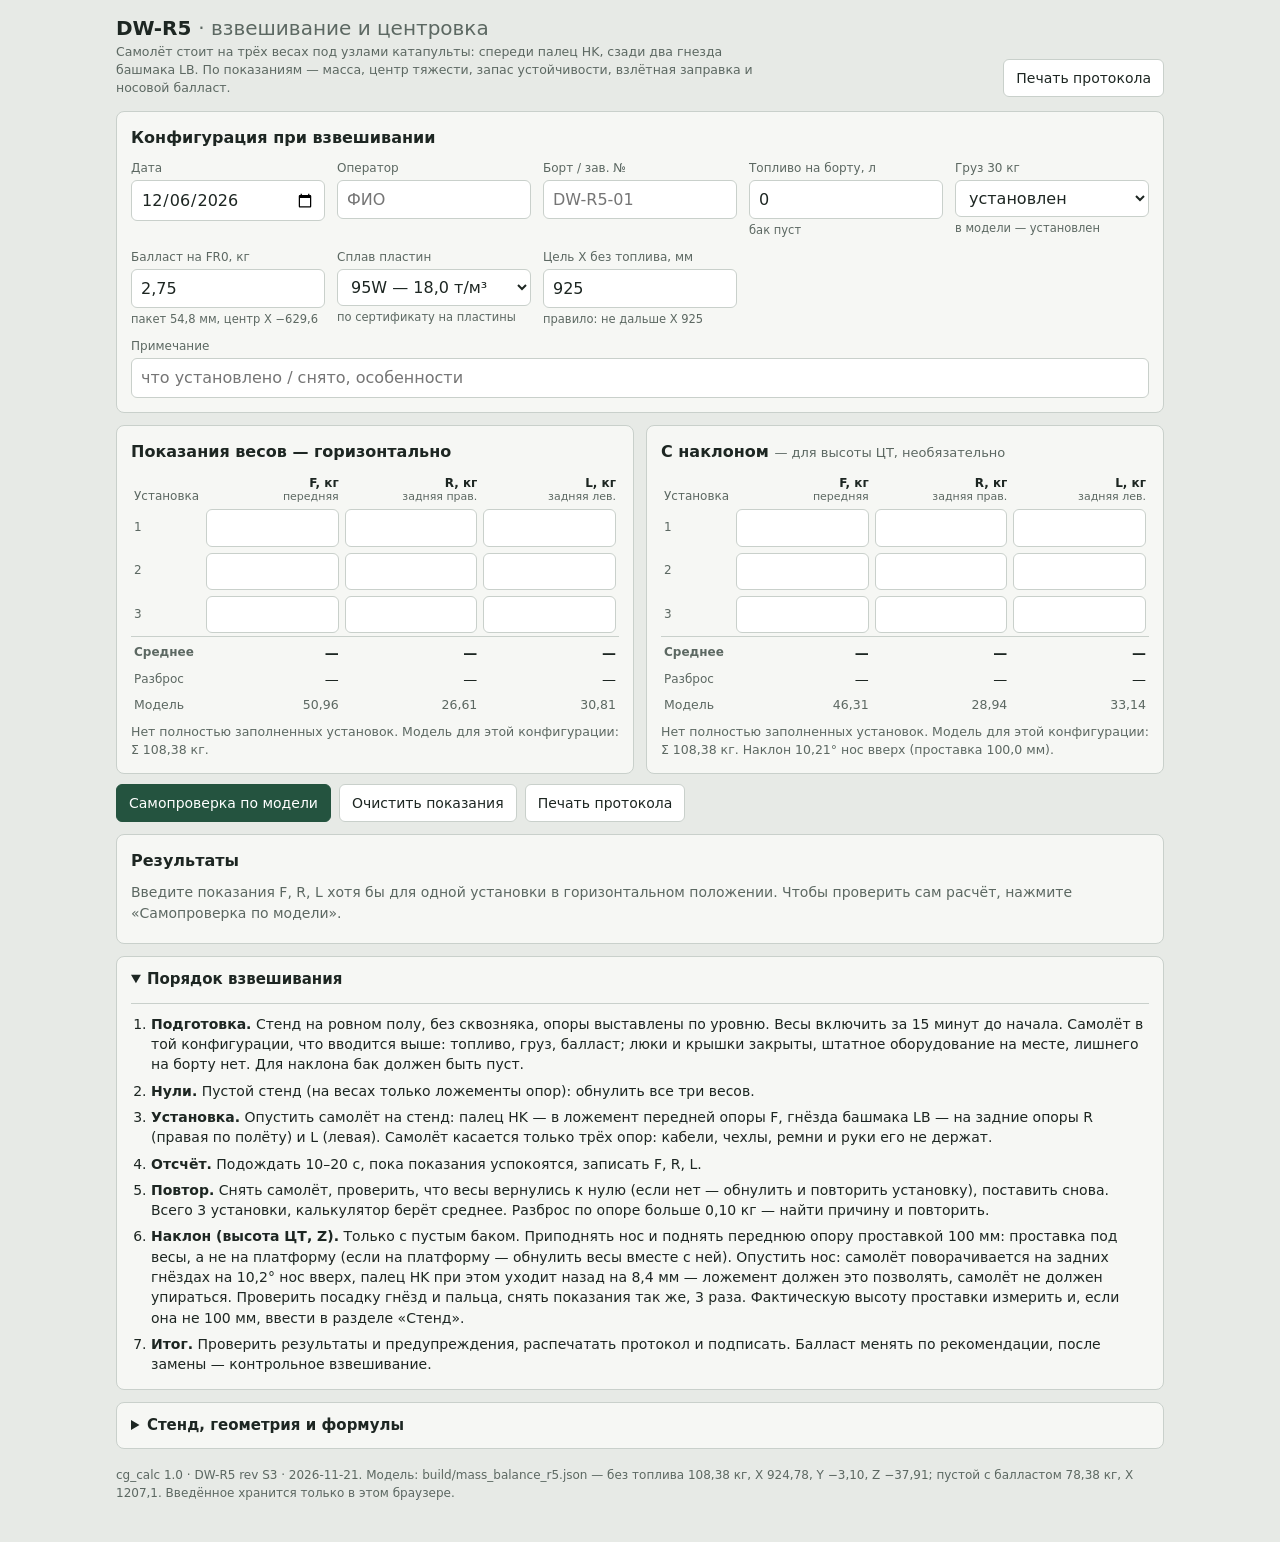
==== cg_calc.html @ 30d4d82b "Headset: fall back to VR if the room (AR) mode is refused, show the active mode and the site version" ====
<!doctype html>
<html lang="ru">
<head>
<meta charset="utf-8">
<meta name="viewport" content="width=device-width, initial-scale=1, viewport-fit=cover">
<meta name="color-scheme" content="light dark">
<title>DW-R5 · Взвешивание и центровка</title>
<style>
:root{
  --bg:#e7eae6;--surface:#f6f7f4;--card:#ffffff;--ink:#1d2622;--muted:#5c6862;--line:#c9d0cb;--soft:#eef1ec;
  --accent:#24533f;--accent-ink:#ffffff;--hi:#c4562a;--input:#ffffff;--focus:#2f7a58;
  --ok:#1f6b43;--ok-bg:#dcefe3;--warn:#7d5200;--warn-bg:#fbefd2;--bad:#a5261b;--bad-bg:#f8dcd8;--na:#5c6862;--na-bg:#e4e8e3;
}
@media (prefers-color-scheme: dark){
  :root{
    --bg:#121815;--surface:#19201c;--card:#1f2823;--ink:#e2e8e4;--muted:#9daba3;--line:#36433b;--soft:#26302a;
    --accent:#5fae86;--accent-ink:#0d1410;--hi:#e3895f;--input:#151b18;--focus:#7cc7a0;
    --ok:#8adbab;--ok-bg:#1c3a29;--warn:#f2c46b;--warn-bg:#3b3119;--bad:#f39a90;--bad-bg:#46221e;--na:#9daba3;--na-bg:#2a332e;
  }
}
*{box-sizing:border-box}
html{-webkit-text-size-adjust:100%}
body{margin:0;background:var(--bg);color:var(--ink);font:14px/1.45 system-ui,-apple-system,"Segoe UI",Roboto,sans-serif}
.wrap{max-width:1080px;margin:0 auto;padding:16px 16px 40px}
header.top{display:flex;flex-wrap:wrap;align-items:flex-end;justify-content:space-between;gap:8px 16px;margin-bottom:14px}
h1{font-size:20px;margin:0;line-height:1.2}h1 span{color:var(--muted);font-weight:500}
.sub{margin:3px 0 0;color:var(--muted);font-size:12.5px;max-width:640px}
.card{background:var(--surface);border:1px solid var(--line);border-radius:8px;padding:14px;margin-bottom:12px;min-width:0}
.card>h2{font-size:16px;margin:0 0 10px}
h3{font-size:11.5px;text-transform:uppercase;letter-spacing:.06em;color:var(--muted);margin:16px 0 6px;font-weight:600}
.muted{color:var(--muted)}.small{font-size:12.5px}
p{margin:6px 0}
a{color:var(--accent)}
.grid2{display:grid;grid-template-columns:1fr;gap:12px}
@media (min-width:900px){.grid2{grid-template-columns:1fr 1fr}.grid2>.card{margin-bottom:0}.grid2{margin-bottom:12px}}
.fields{display:grid;grid-template-columns:repeat(auto-fill,minmax(165px,1fr));gap:10px 12px}
.fields label{display:flex;flex-direction:column;gap:3px;font-size:12px;color:var(--muted);min-width:0}
.fields .wide{grid-column:1/-1}
.fields .hint{font-size:11.5px;color:var(--muted);min-height:1.2em}
input,select{font:inherit;font-size:16px;color:var(--ink);background:var(--input);border:1px solid var(--line);border-radius:6px;padding:7px 9px;width:100%;min-width:0}
input:focus,select:focus{outline:2px solid var(--focus);outline-offset:-1px;border-color:var(--focus)}
input[aria-invalid="true"]{border-color:var(--bad);background:var(--bad-bg)}
button{font:inherit;border:1px solid var(--line);background:var(--card);color:var(--ink);border-radius:6px;padding:8px 12px;cursor:pointer}
button:hover{border-color:var(--accent)}
button.primary{background:var(--accent);color:var(--accent-ink);border-color:var(--accent)}
.actions{display:flex;flex-wrap:wrap;gap:8px;margin-top:12px}
table{border-collapse:collapse}
.rd{width:100%;table-layout:fixed}
.rd th,.rd td{padding:3px 3px;text-align:right;font-variant-numeric:tabular-nums}
.rd th{font-size:12px;font-weight:600;vertical-align:bottom;line-height:1.2}
.rd th small{display:block;font-weight:400;color:var(--muted);font-size:11px}
.rd th:first-child,.rd td:first-child{width:72px;text-align:left;color:var(--muted);font-size:12px;font-weight:400}
.rd input{text-align:right;padding:6px 7px}
.rd tr.sumrow td{border-top:1px solid var(--line);padding-top:6px}
.rd tr.avg td{font-weight:600}
.rd tr.model td{color:var(--muted);font-size:12.5px}
.rd td.hot{color:var(--bad);font-weight:600}
.att-note{font-size:12.5px;color:var(--muted);margin-top:6px}
.att-note b{color:var(--ink);font-weight:600}
.banner{border-radius:8px;padding:10px 12px;margin:0 0 12px;border:1px solid transparent}
.banner.ok{background:var(--ok-bg);color:var(--ok);border-color:color-mix(in srgb,var(--ok) 30%,transparent)}
.banner.warn{background:var(--warn-bg);color:var(--warn)}
.banner.bad{background:var(--bad-bg);color:var(--bad)}
.banner b{font-weight:700}
.banner .bd{color:var(--ink);font-size:12.5px;margin-top:4px}
.tiles{display:grid;grid-template-columns:repeat(auto-fill,minmax(150px,1fr));gap:8px}
.tile{background:var(--card);border:1px solid var(--line);border-left:4px solid var(--na);border-radius:6px;padding:8px 10px;min-width:0}
.tile.ok{border-left-color:var(--ok)}.tile.warn{border-left-color:var(--warn)}.tile.bad{border-left-color:var(--bad)}
.tile .k{font-size:11px;text-transform:uppercase;letter-spacing:.05em;color:var(--muted)}
.tile .v{font-size:22px;font-weight:650;font-variant-numeric:tabular-nums;line-height:1.25;white-space:nowrap}
.tile .v small{font-size:13px;font-weight:500;color:var(--muted)}
.tile .s{font-size:12px;color:var(--muted)}
.tblwrap{overflow-x:auto;-webkit-overflow-scrolling:touch}
.tbl{width:100%;min-width:300px;background:var(--card);border:1px solid var(--line);border-radius:6px}
.tbl th,.tbl td{padding:5px 8px;border-bottom:1px solid var(--soft);text-align:right;font-variant-numeric:tabular-nums;white-space:nowrap}
.tbl th{font-size:12px;font-weight:600;background:var(--soft);vertical-align:bottom;white-space:normal}
.tbl th:first-child,.tbl td:first-child{text-align:left;white-space:normal;color:var(--muted);font-weight:400}
.tbl tr:last-child td{border-bottom:0}
.tbl td.ok{color:var(--ok);font-weight:600}.tbl td.warn{color:var(--warn);font-weight:600}.tbl td.bad{color:var(--bad);font-weight:700}
.pill{display:inline-block;font-size:11px;font-weight:700;letter-spacing:.03em;text-transform:uppercase;border-radius:10px;padding:1px 8px;white-space:nowrap;vertical-align:1px}
.pill.ok{background:var(--ok-bg);color:var(--ok)}.pill.warn{background:var(--warn-bg);color:var(--warn)}.pill.bad{background:var(--bad-bg);color:var(--bad)}.pill.na,.pill.info{background:var(--na-bg);color:var(--na)}
.checks{list-style:none;margin:0;padding:0;display:grid;gap:6px}
.checks li{background:var(--card);border:1px solid var(--line);border-radius:6px;padding:7px 10px;display:grid;grid-template-columns:auto 1fr;gap:2px 10px;align-items:baseline}
.checks li .t{font-weight:600}
.checks li .d{grid-column:2;color:var(--muted);font-size:12.5px}
.bal-main{background:var(--card);border:1px solid var(--line);border-radius:6px;padding:10px 12px}
.bal-main .big{font-size:16px;font-weight:650}
details{background:var(--surface);border:1px solid var(--line);border-radius:8px;padding:0 14px;margin-bottom:12px}
details>summary{cursor:pointer;font-weight:650;font-size:15px;padding:12px 0;list-style-position:inside}
details[open]>summary{border-bottom:1px solid var(--line);margin-bottom:10px}
details>div{padding-bottom:14px}
ol.proc{margin:0;padding-left:20px;display:grid;gap:6px}
.formula{font-family:ui-monospace,SFMono-Regular,Menlo,Consolas,monospace;font-size:12.5px;background:var(--card);border:1px solid var(--line);border-radius:6px;padding:8px 10px;overflow-x:auto;white-space:pre}
footer{color:var(--muted);font-size:12px;margin-top:18px}
#record{display:none}
[hidden]{display:none!important}
@media (max-width:520px){
  .wrap{padding:12px 12px 32px}
  .card{padding:12px}
  .rd th:first-child,.rd td:first-child{width:58px}
  .tile .v{font-size:20px}
  .tiles{grid-template-columns:1fr 1fr}
}
/* ------------------------------------------------------------------ print: only the weighing record */
@page{size:A4;margin:12mm}
@media print{
  :root{--ink:#000;--muted:#444;--line:#999;--soft:#ddd;--card:#fff;--surface:#fff;--bg:#fff;--ok:#000;--warn:#000;--bad:#000;--na:#000;--ok-bg:#fff;--warn-bg:#fff;--bad-bg:#fff;--na-bg:#fff}
  body{background:#fff;color:#000;font-size:10pt}
  .screen{display:none!important}
  #record{display:block!important}
  #record h1{font-size:15pt;margin:0 0 2pt}
  #record h4{font-size:10.5pt;margin:9pt 0 3pt;text-transform:uppercase;letter-spacing:.04em}
  #record table{width:100%;border-collapse:collapse;margin:0 0 3pt;page-break-inside:avoid}
  #record th,#record td{border:0.5pt solid #777;padding:2pt 4pt;text-align:right;font-variant-numeric:tabular-nums;font-size:9.5pt}
  #record th{background:#eee;font-weight:600}
  #record th:first-child,#record td:first-child{text-align:left}
  #record .kv td{text-align:left}
  #record .kv td:first-child{width:34%;color:#333}
  #record ul{margin:2pt 0;padding-left:14pt}
  #record li{margin:1pt 0}
  #record .sign{display:flex;gap:24pt;margin-top:18pt}
  #record .sign div{flex:1;border-top:0.5pt solid #000;padding-top:2pt;font-size:9pt}
  #record .foot{margin-top:10pt;font-size:8.5pt;color:#444}
  #record .two{display:flex;gap:10pt}#record .two>div{flex:1}
}
</style>
</head>
<body>
<noscript><p style="padding:16px">Для расчёта нужен JavaScript.</p></noscript>
<div class="wrap screen">
  <header class="top">
    <div>
      <h1>DW-R5 <span>· взвешивание и центровка</span></h1>
      <p class="sub">Самолёт стоит на трёх весах под узлами катапульты: спереди палец HK, сзади два гнезда башмака LB. По показаниям — масса, центр тяжести, запас устойчивости, взлётная заправка и носовой балласт.</p>
    </div>
    <div class="actions" style="margin:0">
      <button id="btn-print" type="button">Печать протокола</button>
    </div>
  </header>

  <section class="card" aria-labelledby="h-cfg">
    <h2 id="h-cfg">Конфигурация при взвешивании</h2>
    <div class="fields">
      <label>Дата<input id="f-date" type="date"></label>
      <label>Оператор<input id="f-operator" type="text" autocomplete="name" placeholder="ФИО"></label>
      <label>Борт / зав. №<input id="f-tail" type="text" placeholder="DW-R5-01"></label>
      <label>Топливо на борту, л<input id="f-fuel" type="text" inputmode="decimal" value="0"><span class="hint" id="h-fuel"></span></label>
      <label>Груз 30 кг<select id="f-payload"><option value="yes">установлен</option><option value="no">не установлен</option></select><span class="hint">в модели — установлен</span></label>
      <label>Балласт на FR0, кг<input id="f-ballast" type="text" inputmode="decimal" value="2,75"><span class="hint" id="h-ballast"></span></label>
      <label>Сплав пластин<select id="f-alloy">
        <option value="90W">90W — 17,0 т/м³</option>
        <option value="95W" selected>95W — 18,0 т/м³</option>
        <option value="97W">97W — 18,5 т/м³</option>
        <option value="W">W (чистый) — 19,25 т/м³</option>
      </select><span class="hint">по сертификату на пластины</span></label>
      <label>Цель X без топлива, мм<input id="f-target" type="text" inputmode="decimal" value="925"><span class="hint">правило: не дальше X 925</span></label>
      <label class="wide">Примечание<input id="f-note" type="text" placeholder="что установлено / снято, особенности"></label>
    </div>
  </section>

  <div class="grid2">
    <section class="card" aria-labelledby="h-lv">
      <h2 id="h-lv">Показания весов — горизонтально</h2>
      <table class="rd" id="t-lv"></table>
      <div class="att-note" id="n-lv"></div>
    </section>
    <section class="card" aria-labelledby="h-tl">
      <h2 id="h-tl">С наклоном <span class="muted" style="font-weight:400;font-size:13px">— для высоты ЦТ, необязательно</span></h2>
      <table class="rd" id="t-tl"></table>
      <div class="att-note" id="n-tl"></div>
    </section>
  </div>
  <div class="actions" style="margin:-2px 0 12px">
    <button id="btn-selftest" class="primary" type="button">Самопроверка по модели</button>
    <button id="btn-clear" type="button">Очистить показания</button>
    <button id="btn-print2" type="button">Печать протокола</button>
  </div>

  <section class="card" aria-labelledby="h-res" aria-live="polite">
    <h2 id="h-res">Результаты</h2>
    <div id="selftest" class="banner ok" hidden></div>
    <p id="res-empty" class="muted">Введите показания F, R, L хотя бы для одной установки в горизонтальном положении. Чтобы проверить сам расчёт, нажмите «Самопроверка по модели».</p>
    <div id="res-body" hidden>
      <div id="verdict" class="banner"></div>
      <div class="tiles" id="tiles"></div>
      <h3>Состояния</h3>
      <div class="tblwrap"><table class="tbl" id="t-states"></table></div>
      <h3>Проверки</h3>
      <ul class="checks" id="checks"></ul>
      <h3>Сравнение с моделью</h3>
      <div class="tblwrap"><table class="tbl" id="t-model"></table></div>
      <p class="small muted" id="model-note"></p>
      <h3>Носовой балласт</h3>
      <div id="ballast"></div>
    </div>
    <div id="notes-wrap" hidden>
      <h3>Предупреждения</h3>
      <ul class="checks" id="notes"></ul>
    </div>
  </section>

  <details open>
    <summary>Порядок взвешивания</summary>
    <div>
      <ol class="proc">
        <li><b>Подготовка.</b> Стенд на ровном полу, без сквозняка, опоры выставлены по уровню. Весы включить за 15 минут до начала. Самолёт в той конфигурации, что вводится выше: топливо, груз, балласт; люки и крышки закрыты, штатное оборудование на месте, лишнего на борту нет. Для наклона бак должен быть пуст.</li>
        <li><b>Нули.</b> Пустой стенд (на весах только ложементы опор): обнулить все три весов.</li>
        <li><b>Установка.</b> Опустить самолёт на стенд: палец HK — в ложемент передней опоры F, гнёзда башмака LB — на задние опоры R (правая по полёту) и L (левая). Самолёт касается только трёх опор: кабели, чехлы, ремни и руки его не держат.</li>
        <li><b>Отсчёт.</b> Подождать 10–20 с, пока показания успокоятся, записать F, R, L.</li>
        <li><b>Повтор.</b> Снять самолёт, проверить, что весы вернулись к нулю (если нет — обнулить и повторить установку), поставить снова. Всего 3 установки, калькулятор берёт среднее. Разброс по опоре больше 0,10 кг — найти причину и повторить.</li>
        <li><b>Наклон (высота ЦТ, Z).</b> Только с пустым баком. Приподнять нос и поднять переднюю опору проставкой <span id="p-spacer">100</span> мм: проставка под весы, а не на платформу (если на платформу — обнулить весы вместе с ней). Опустить нос: самолёт поворачивается на задних гнёздах на <span id="p-angle">10,2</span>° нос вверх, палец HK при этом уходит назад на <span id="p-travel">8,4</span> мм — ложемент должен это позволять, самолёт не должен упираться. Проверить посадку гнёзд и пальца, снять показания так же, 3 раза. Фактическую высоту проставки измерить и, если она не <span id="p-spacer2">100</span> мм, ввести в разделе «Стенд».</li>
        <li><b>Итог.</b> Проверить результаты и предупреждения, распечатать протокол и подписать. Балласт менять по рекомендации, после замены — контрольное взвешивание.</li>
      </ol>
    </div>
  </details>

  <details id="rig-box">
    <summary>Стенд, геометрия и формулы</summary>
    <div>
      <p id="rig-src" class="small"></p>
      <div class="tblwrap"><table class="tbl" id="t-rig"></table></div>
      <div class="fields" style="margin-top:12px">
        <label>Проставка для наклона, мм<input id="g-spacer" type="text" inputmode="decimal" placeholder="100"><span class="hint">пусто — по стенду</span></label>
        <label>Тангаж при горизонтальном взвешивании, °<input id="g-pitch0" type="text" placeholder="0"><span class="hint">0, если стенд выставлен по уровню; нос вверх +</span></label>
        <label>Тангаж при наклоне по инклинометру, °<input id="g-tilt" type="text" placeholder="по геометрии"><span class="hint">пусто — угол считается по проставке</span></label>
      </div>
      <p id="rig-angle" class="small" style="margin-top:10px"></p>
      <p id="rig-sens" class="small muted"></p>
      <h3>Как считается</h3>
      <div class="formula">W = F + R + L
X = (F·x_F + R·x_R + L·x_L) / W              горизонтально: x_F = 626, x_R = x_L = 1190
Y = (F·y_F + R·y_R + L·y_L) / W = 80·(R − L) / W
наклон на θ (нос вверх): u_i = x_i·cos θ + z_i·sin θ
U = Σ F_i·u_i / W = X·cos θ + Z·sin θ   →   Z = (U − X·cos θ) / sin θ
передняя реакция проходит через ось пальца HK (Z −174), задние — через центры шаровых опор в гнёздах LB
балласт: пакет от X −657 назад, высота h = m / (ρ·0,00279 м²), центр X −657 + h/2</div>
      <p class="small muted">Исходные данные (модель, таблица топлива, опоры, допуски) — в одном блоке в начале скрипта этой страницы: «ИСХОДНЫЕ ДАННЫЕ». Если рядом со страницей лежит <code>rig_r5.json</code> (его выпускает конструктор стенда), точки опор и проставка берутся из него.</p>
    </div>
  </details>

  <footer id="foot"></footer>
</div>

<div id="record" aria-hidden="true"></div>

<script>
'use strict';
/* ========================================================================================
   ИСХОДНЫЕ ДАННЫЕ — править здесь.
   Координаты, мм, оси самолёта: X назад от вершины крыла, Y вправо (по полёту), Z вверх.
   ======================================================================================== */
/*CFG-BEGIN*/
const CFG = {
  version: 'cg_calc 1.0 · DW-R5 rev S3 · 2026-11-21',
  rig: {
    // Передняя опора F: низ пальца HK Ø10 (ось пальца Z −174). Опора касается пальца снизу, реакция проходит через ось.
    F: {x: 626, y: 0, z: -179, pinR: 5},
    // Задние опоры: центры шаровых опор в конических гнёздах башмака LB (Ø22 в устье → Ø16 на глубине 10 мм).
    R: {x: 1190, y: 80, z: -171},
    L: {x: 1190, y: -80, z: -171},
    spacer: 100,            // проставка под передней опорой для наклона, мм
    file: 'rig_r5.json'     // точные значения от конструктора стенда (необязательный файл рядом со страницей)
  },
  // Модель: build/mass_balance_r5.json. Без топлива = с грузом 30 кг и носовым балластом 2,75 кг (чистый W, 19,25 т/м³).
  model: {
    zf:  {m: 108.3841, x: 924.7775, y: -3.1016, z: -37.9137},
    oew: {m: 78.3841, x: 1207.1382, y: -4.2887, z: -40.8897},
    to:  {m: 140.0, L: 42.724, x: 920.0896, y: -2.4021, z: -41.5836},
    ballast: {m: 2.75, alloy: 'W'}
  },
  payload: {m: 30, x: 187.0, y: 0, z: -30.1},                          // PL_BLOCK
  ballast: {x0: -657, area: 0.00279, y: 0, z: -18.3, studs: 56, studsS4: 75},
  // пластины Ø70 с окном Ø32 и пазом 10 мм (нетто 0,00279 м²) на двух шпильках M6 от задней грани FR0 (X −657) назад;
  // шпильки сейчас берут пакет 56 мм, rev S4 предлагает 75 мм
  alloys: {'90W': 17.0, '95W': 18.0, '97W': 18.5, 'W': 19.25},          // т/м³
  fuel: {
    rho: 0.74, tank: 56, cap: 52,                                       // кг/л; объём бака, л; предел заправки, л
    // центр топлива в горизонте по точной геометрии мягкого бака: [л, X, Y, Z]
    table: [[2, 897.8, 0, -166.0], [5, 918.3, 0, -151.2], [10, 917.5, 0, -134.7], [15, 911.7, 0, -121.2],
            [20, 908.8, 0, -108.6], [25, 907.0, 0, -96.4], [30, 905.9, 0, -84.4], [35, 905.0, 0, -72.5],
            [40, 904.3, 0, -60.6], [42.7, 904.0, 0, -54.2], [45, 903.6, 0, -48.8], [50, 901.2, 0, -36.9],
            [52, 899.9, 0, -32.0]]
  },
  mtow: 140,
  lim: {
    xMin: 840, xMax: 940, xDesign: 890,     // допуск ЦТ по X, расчётная центровка
    np: 1014, mac: 1485.3, xLe: 675,        // фокус, САХ, начало САХ
    smMin: 5,                               // запас статической устойчивости не меньше, % САХ
    zAbs: 50,                               // |Z| от плоскости крыла (Z 0) не больше, мм
    yOk: 5, yMax: 15,                       // |Y|: до 5 мм — норма, до 15 — проверить (критерий мастерской)
    target: 925                             // правило балласта: ЦТ без топлива не дальше X 925
  },
  tol: {spread: 0.10, sum: 0.10, y: 1.0, angle: 0.3}   // кг, кг, мм, градусы
};
/*CFG-END*/

/* ---------------------------------------------------------------- расчёт (чистые функции, без DOM) */
/*CORE-BEGIN*/
const CORE = (function () {
  const D = Math.PI / 180;
  // точки на линиях действия вертикальных реакций (оси самолёта): F — ось пальца, R/L — центры шаров
  function lines(rig) {
    return {F: {x: rig.F.x, y: rig.F.y, z: rig.F.z + (rig.F.pinR || 0)},
            R: {x: rig.R.x, y: rig.R.y, z: rig.R.z}, L: {x: rig.L.x, y: rig.L.y, z: rig.L.z}};
  }
  const u = (p, t) => p.x * Math.cos(t) + p.z * Math.sin(t);       // горизонтальная проекция точки при тангаже t
  const pivot = P => ({x: (P.R.x + P.L.x) / 2, z: (P.R.z + P.L.z) / 2});
  // тангаж после подъёма передней опоры на h (мм) из положения t0: поворот вокруг задних опор
  function tiltAngle(rig, t0, h) {
    const P = lines(rig), c = pivot(P), dx = P.F.x - c.x, dz = P.F.z - c.z;
    const r = Math.hypot(dx, dz), b = Math.atan2(dz, -dx), s = Math.sin(b + t0) + h / r;
    return Math.abs(s) < 1 ? Math.asin(s) - b : NaN;
  }
  // на сколько палец уходит назад относительно задних опор при наклоне, мм
  function pinTravel(rig, t0, t1) {
    const P = lines(rig), c = pivot(P), dx = P.F.x - c.x, dz = P.F.z - c.z;
    const xw = t => dx * Math.cos(t) + dz * Math.sin(t);
    return xw(t1) - xw(t0);
  }
  function det3(m) {
    return m[0][0] * (m[1][1] * m[2][2] - m[1][2] * m[2][1]) - m[0][1] * (m[1][0] * m[2][2] - m[1][2] * m[2][0])
         + m[0][2] * (m[1][0] * m[2][1] - m[1][1] * m[2][0]);
  }
  // ожидаемые показания [F, R, L] для твёрдого тела s = {m, x, y, z} при тангаже t
  function expected(rig, s, t) {
    const P = lines(rig), A = [[1, 1, 1], [u(P.F, t), u(P.R, t), u(P.L, t)], [P.F.y, P.R.y, P.L.y]];
    const b = [s.m, s.m * u(s, t), s.m * s.y], d = det3(A);
    return [0, 1, 2].map(k => det3(A.map((row, i) => row.map((v, j) => (j === k ? b[i] : v)))) / d);
  }
  // строки [[F, R, L] | пусто] → среднее по полностью заполненным установкам
  function average(rows) {
    const ok = [], partial = [];
    (rows || []).forEach((r, i) => {
      const n = r ? r.filter(v => v != null && isFinite(v)).length : 0;
      if (n === 3) ok.push(r); else if (n > 0) partial.push(i);
    });
    if (!ok.length) return {n: 0, partial};
    const avg = [0, 1, 2].map(k => ok.reduce((a, r) => a + r[k], 0) / ok.length);
    const spread = [0, 1, 2].map(k => Math.max.apply(null, ok.map(r => r[k])) - Math.min.apply(null, ok.map(r => r[k])));
    return {n: ok.length, avg, spread, sum: avg[0] + avg[1] + avg[2], partial};
  }
  function fuelAt(fuel, L) {                                     // центр топлива в горизонте, линейно по таблице
    const t = fuel.table, q = Math.min(Math.max(L, t[0][0]), t[t.length - 1][0]);
    let i = 0;
    while (i < t.length - 2 && q > t[i + 1][0]) i++;
    const f = (q - t[i][0]) / (t[i + 1][0] - t[i][0]), g = k => t[i][k] + f * (t[i + 1][k] - t[i][k]);
    return {x: g(1), y: g(2), z: g(3)};
  }
  function fuelState(cfg, L) {
    if (!(L > 0)) return null;
    const c = fuelAt(cfg.fuel, L);
    return {m: L * cfg.fuel.rho, x: c.x, y: c.y, z: c.z};
  }
  function comb(a, b, sign) {                                    // сложить (sign = 1) или вычесть (−1) массу
    if (!b) return {m: a.m, x: a.x, y: a.y, z: a.z};
    const sg = sign === undefined ? 1 : sign, m = a.m + sg * b.m;
    const k = c => (a[c] == null || b[c] == null ? null : (a.m * a[c] + sg * b.m * b[c]) / m);
    return {m, x: k('x'), y: k('y'), z: k('z')};
  }
  function stack(cfg, m, alloy) {                                // пакет балласта: h, мм = кг / (т/м³ · м²)
    const h = m / (cfg.alloys[alloy] * cfg.ballast.area);
    return {m, x: cfg.ballast.x0 + h / 2, y: cfg.ballast.y, z: cfg.ballast.z, h};
  }
  // наименьшая масса пакета, при которой база + пакет стоит на X = target (центр пакета уходит назад с ростом пакета):
  // k·m² + (x0 − T)·m + M·(Xb − T) = 0, k = 1 / (2ρA)
  function ballastFor(cfg, base, alloy, target) {
    if (base.x <= target) return 0;
    const k = 1 / (2 * cfg.alloys[alloy] * cfg.ballast.area), B = cfg.ballast.x0 - target, C = base.m * (base.x - target);
    const disc = B * B - 4 * k * C;
    return disc < 0 || B >= 0 ? NaN : 2 * C / (-B + Math.sqrt(disc));
  }
  const mac = (cfg, x) => (x - cfg.lim.xLe) / cfg.lim.mac * 100;
  const sm = (cfg, x) => (cfg.lim.np - x) / cfg.lim.mac * 100;
  function takeoff(cfg, zf) {                                    // заправка до MTOW (не больше cap) по таблице
    const L = Math.min(Math.max((cfg.mtow - zf.m) / cfg.fuel.rho, 0), cfg.fuel.cap);
    return {L, s: comb(zf, fuelState(cfg, L))};
  }
  function burn(cfg, zf, Lmax) {                                 // X при выработке от Lmax до 0 (горизонт)
    const pts = [0, Lmax].concat(cfg.fuel.table.map(r => r[0]).filter(L => L < Lmax));
    for (let i = 1; i < 400; i++) pts.push(Lmax * i / 400);
    let lo = Infinity, hi = -Infinity;
    pts.forEach(L => { const x = comb(zf, fuelState(cfg, L)).x; if (x < lo) lo = x; if (x > hi) hi = x; });
    return {lo, hi};
  }
  function judge(cfg, s) {
    const L = cfg.lim, ay = Math.abs(s.y);
    return {
      x: s.x >= L.xMin && s.x <= L.xMax ? 'ok' : 'bad',
      sm: sm(cfg, s.x) >= L.smMin ? 'ok' : 'bad',
      z: s.z == null ? 'na' : Math.abs(s.z) <= L.zAbs ? 'ok' : 'bad',
      y: ay <= L.yOk ? 'ok' : ay <= L.yMax ? 'warn' : 'bad'
    };
  }
  // inp: {level, tilt: [[F,R,L]×3], fuel, payload, ballast, alloy, target, pitch0 (°), spacer (мм), tiltDeg (° | null)}
  function compute(cfg, rig, inp) {
    const r = {};
    const t0 = (inp.pitch0 || 0) * D, tGeo = tiltAngle(rig, t0, inp.spacer);
    const t1 = inp.tiltDeg != null && isFinite(inp.tiltDeg) ? inp.tiltDeg * D : tGeo;
    r.t0 = t0; r.t1 = t1; r.tGeo = tGeo; r.travel = pinTravel(rig, t0, t1);
    const P = lines(rig), M = cfg.model;
    const fuelS = fuelState(cfg, inp.fuel);
    // модель в конфигурации взвешивания (для ожидаемых показаний)
    let mc = comb(comb(M.zf, stack(cfg, M.ballast.m, M.ballast.alloy), -1), stack(cfg, inp.ballast, inp.alloy));
    if (!inp.payload) mc = comb(mc, cfg.payload, -1);
    mc = comb(mc, fuelS);
    r.model = mc; r.expLevel = expected(rig, mc, t0); r.expTilt = isFinite(t1) ? expected(rig, mc, t1) : null;
    const lv = average(inp.level), tl = average(inp.tilt);
    r.lv = lv; r.tl = tl; r.ok = lv.n > 0 && lv.sum > 0;
    if (!r.ok) return r;
    const U = (a, t) => (a.avg[0] * u(P.F, t) + a.avg[1] * u(P.R, t) + a.avg[2] * u(P.L, t)) / a.sum;
    const Yof = a => (a.avg[0] * P.F.y + a.avg[1] * P.R.y + a.avg[2] * P.L.y) / a.sum;
    const U0 = U(lv, t0);
    let X, Z = null;
    r.zMeasured = tl.n > 0 && tl.sum > 0 && isFinite(t1) && Math.abs(t1 - t0) > 0.5 * D;
    if (r.zMeasured) {
      const U1 = U(tl, t1), det = Math.sin(t1 - t0);
      X = (U0 * Math.sin(t1) - U1 * Math.sin(t0)) / det;
      Z = (U1 * Math.cos(t0) - U0 * Math.cos(t1)) / det;
      r.Y1 = Yof(tl); r.W1 = tl.sum;
    } else {
      X = (U0 - mc.z * Math.sin(t0)) / Math.cos(t0);            // Z не измерен: при t0 ≠ 0 берётся Z модели
    }
    r.w = {m: lv.sum, x: X, y: Yof(lv), z: Z};
    let zf = comb(r.w, fuelS, -1);
    if (!inp.payload) zf = comb(zf, cfg.payload);
    r.zf = zf; r.to = takeoff(cfg, zf); r.burn = burn(cfg, zf, r.to.L);
    // балласт: снять нынешний пакет, найти пакет для цели
    const b0 = stack(cfg, inp.ballast, inp.alloy), base = comb(zf, b0, -1);
    const m1 = ballastFor(cfg, base, inp.alloy, inp.target);
    const bal = {base, m0: inp.ballast, h0: b0.h, m1, dm: m1 - inp.ballast, target: inp.target};
    if (isFinite(m1)) {
      const b1 = stack(cfg, m1, inp.alloy);
      bal.h1 = b1.h; bal.zf = comb(base, b1); bal.to = takeoff(cfg, bal.zf);
    }
    bal.alloys = Object.keys(cfg.alloys).map(a => {
      const m = ballastFor(cfg, base, a, inp.target);
      return {alloy: a, rho: cfg.alloys[a], m, h: m / (cfg.alloys[a] * cfg.ballast.area)};
    });
    bal.full = [cfg.ballast.studs, cfg.ballast.studsS4].map(h => {
      const m = h * cfg.alloys[inp.alloy] * cfg.ballast.area, s = comb(base, stack(cfg, m, inp.alloy));
      return {h, m, x: s.x};
    });
    r.bal = bal;
    r.j = {w: judge(cfg, r.w), zf: judge(cfg, zf), to: judge(cfg, r.to.s)};
    return r;
  }
  return {D, lines, tiltAngle, pinTravel, expected, average, fuelAt, fuelState, comb, stack, ballastFor, mac, sm,
          takeoff, burn, judge, compute};
})();
/*CORE-END*/

/* ---------------------------------------------------------------- rig_r5.json: берём то, что узнаём, и только если оно на узлах самолёта */
function parseRig(j, def) {
  const set = {}, used = [], notes = [];
  const nk = k => String(k).toLowerCase().replace(/[^a-z0-9а-яё]/g, '');
  const isNum = v => typeof v === 'number' && isFinite(v);
  const toPt = v => {
    if (Array.isArray(v) && v.length >= 3 && isNum(v[0]) && isNum(v[1]) && isNum(v[2])) return {x: v[0], y: v[1], z: v[2]};
    if (v && typeof v === 'object' && !Array.isArray(v)) {
      const o = {};
      Object.keys(v).forEach(k => { o[nk(k)] = v[k]; });
      if (isNum(o.x) && isNum(o.y) && isNum(o.z)) return {x: o.x, y: o.y, z: o.z};
    }
    return null;
  };
  const pts = [], nums = [];
  (function walk(v, path) {
    if (path.length) { const p = toPt(v); if (p) pts.push({path: path.join('.'), p}); }
    if (v && typeof v === 'object') Object.keys(v).forEach(k => {
      const c = v[k], q = path.concat(String(k));
      if (isNum(c)) nums.push({path: q.join('.'), key: nk(k), v: c}); else walk(c, q);
    });
  })(j, []);
  const good = /axis|ось|centre|center|ball|шар|pivot|центр|reaction|реакц|line/i;
  const poor = /mouth|устье|cone|конус|apex|floor|пол|base|основ|cell|датчик|scale|весы|top|верх|plate|плит/i;
  const score = s => (good.test(s) ? 2 : 0) - (poor.test(s) ? 2 : 0);
  // передняя: палец HK — по оси или по низу (касанию)
  const zc = def.F.z, za = def.F.z + def.F.pinR;
  let fb = null;
  pts.filter(o => o.p.x > 560 && o.p.x < 700 && Math.abs(o.p.y) < 30 && o.p.z > -200 && o.p.z < -150).forEach(o => {
    const kind = /axis|ось/i.test(o.path) ? 'axis' : Math.abs(o.p.z - zc) <= 2 ? 'contact' : Math.abs(o.p.z - za) <= 2 ? 'axis' : null;
    if (!kind) return;
    const s = (kind === 'axis' ? 3 : 1) + score(o.path);
    if (!fb || s > fb.s) fb = {o, kind, s};
  });
  if (fb) {
    const p = fb.o.p;
    if (Math.abs(p.x - def.F.x) <= 3 && Math.abs(p.y - def.F.y) <= 3) {
      set.F = {x: p.x, y: p.y, z: fb.kind === 'axis' ? p.z - def.F.pinR : p.z, pinR: def.F.pinR};
      used.push('F: ' + fb.o.path + (fb.kind === 'axis' ? ' (ось пальца)' : ' (низ пальца)'));
    } else notes.push(fb.o.path + ': точка не на пальце HK — не взята');
  }
  // задние: центры шаров на осях гнёзд LB, сторона по знаку Y
  ['R', 'L'].forEach(side => {
    const sg = side === 'R' ? 1 : -1;
    const c = pts.filter(o => o.p.x > 1100 && o.p.x < 1300 && sg * o.p.y > 40 && sg * o.p.y < 130 && o.p.z > -200 && o.p.z < -140)
      .sort((a, b) => score(b.path) - score(a.path));
    if (!c.length) return;
    const p = c[0].p, d = def[side];
    if (Math.abs(p.x - d.x) <= 3 && Math.abs(p.y - d.y) <= 3) { set[side] = {x: p.x, y: p.y, z: p.z}; used.push(side + ': ' + c[0].path); }
    else notes.push(c[0].path + ': точка не на гнезде LB (' + d.x + '; ' + d.y + ') — не взята');
  });
  if (!set.R && !set.L) {
    const z = nums.find(o => /^(zr|zrear|rearz|ballz|zball|pivotz|zpivot|ballcentrez|ballcenterz)$/.test(o.key) && o.v > -200 && o.v < -140);
    if (z) { set.R = {x: def.R.x, y: def.R.y, z: z.v}; set.L = {x: def.L.x, y: def.L.y, z: z.v}; used.push('Z задних опор: ' + z.path); }
  }
  const sp = nums.find(o => /spacer|проставк|raise|lift/.test(o.key) && o.v >= 20 && o.v <= 300);
  if (sp) { set.spacer = sp.v; used.push('проставка: ' + sp.path); }
  const an = nums.find(o => /tilt|angle|theta|pitch|угол|тангаж|наклон/.test(o.key) && /deg|град|angle|угол/.test(o.key) && o.v >= 2 && o.v <= 40);
  if (an) set.angle = an.v;
  return {set, used, notes};
}

/* ---------------------------------------------------------------- интерфейс */
const $ = id => document.getElementById(id);
const MINUS = '−';
function fmt(v, d) {
  if (v == null || !isFinite(v)) return '—';
  const s = (Math.abs(v) < 0.5 * Math.pow(10, -d) ? 0 : v).toFixed(d);
  return s.replace('-', MINUS).replace('.', ',');
}
function fmtS(v, d) {
  if (v == null || !isFinite(v)) return '—';
  const s = fmt(v, d);
  return v > 0 && /[1-9]/.test(s) ? '+' + s : s;
}
function num(s) {
  if (s == null) return null;
  s = String(s).replace(/[\s ]/g, '').replace(',', '.').replace(/[−–]/g, '-');
  if (s === '') return null;
  const v = Number(s);
  return isFinite(v) ? v : NaN;
}
const esc = s => String(s == null ? '' : s).replace(/[&<>"]/g, c => ({'&': '&amp;', '<': '&lt;', '>': '&gt;', '"': '&quot;'}[c]));
const clone = o => JSON.parse(JSON.stringify(o));
const PILL = {ok: 'норма', warn: 'внимание', bad: 'вне допуска', na: 'нет данных', info: 'справка'};
const pill = (lvl, txt) => '<span class="pill ' + lvl + '">' + esc(txt || PILL[lvl]) + '</span>';
const worst = list => list.indexOf('bad') >= 0 ? 'bad' : list.indexOf('warn') >= 0 ? 'warn' : list.indexOf('ok') >= 0 ? 'ok' : 'na';

let RIG = clone(CFG.rig);
const RIGSRC = {state: 'pending', used: [], notes: [], angle: null, why: ''};
const ATT = {lv: 'горизонтально', tl: 'с наклоном'};
const COLS = [['F', 'передняя', 'палец HK'], ['R', 'задняя прав.', 'гнездо LB'], ['L', 'задняя лев.', 'гнездо LB']];
const FIELDS = ['f-date', 'f-operator', 'f-tail', 'f-fuel', 'f-payload', 'f-ballast', 'f-alloy', 'f-target', 'f-note', 'g-spacer', 'g-pitch0', 'g-tilt'];
const cid = (a, r, c) => a + '-' + r + '-' + c;
const KEY = 'dwr5-cg-calc-v1';
let selfSnap = null;

function buildReadings(att) {
  let h = '<thead><tr><th>Установка</th>' + COLS.map(c => '<th>' + c[0] + ', кг<small>' + c[1] + '</small></th>').join('') + '</tr></thead><tbody>';
  for (let r = 0; r < 3; r++) {
    h += '<tr><td>' + (r + 1) + '</td>' + COLS.map((c, k) => '<td><input id="' + cid(att, r, k) + '" type="text" inputmode="decimal" autocomplete="off" aria-label="' +
      ATT[att] + ', установка ' + (r + 1) + ', ' + c[0] + ' ' + c[1] + ', кг"></td>').join('') + '</tr>';
  }
  h += '<tr class="avg sumrow"><td>Среднее</td>' + [0, 1, 2].map(k => '<td id="' + att + '-avg-' + k + '">—</td>').join('') + '</tr>';
  h += '<tr><td>Разброс</td>' + [0, 1, 2].map(k => '<td id="' + att + '-spr-' + k + '">—</td>').join('') + '</tr>';
  h += '<tr class="model"><td>Модель</td>' + [0, 1, 2].map(k => '<td id="' + att + '-exp-' + k + '">—</td>').join('') + '</tr></tbody>';
  $('t-' + att).innerHTML = h;
}

function readInputs() {
  const bad = [];
  const val = (id, def, lo, hi, label) => {
    const el = $(id), v = num(el.value);
    let inv = false;
    if (v == null) { el.removeAttribute('aria-invalid'); return def; }
    if (isNaN(v) || v < lo || v > hi) { inv = true; bad.push(label + ': ожидается число ' + fmt(lo, 0) + '…' + fmt(hi, 0)); }
    el.setAttribute('aria-invalid', inv ? 'true' : 'false');
    return inv ? def : v;
  };
  const rows = att => [0, 1, 2].map(r => [0, 1, 2].map(k => {
    const el = $(cid(att, r, k)), v = num(el.value);
    const inv = v != null && (isNaN(v) || v < 0 || v > 500);
    el.setAttribute('aria-invalid', inv ? 'true' : 'false');
    if (inv) bad.push(ATT[att] + ', установка ' + (r + 1) + ', ' + COLS[k][0] + ': не число или вне 0…500 кг');
    return inv ? NaN : v;
  }));
  const inp = {
    level: rows('lv'), tilt: rows('tl'),
    fuel: val('f-fuel', 0, 0, CFG.fuel.tank, 'Топливо, л'),
    payload: $('f-payload').value === 'yes',
    ballast: val('f-ballast', 0, 0, 10, 'Балласт, кг'),
    alloy: $('f-alloy').value,
    target: val('f-target', CFG.lim.target, 840, 1000, 'Цель X'),
    spacer: val('g-spacer', RIG.spacer, 20, 300, 'Проставка, мм'),
    pitch0: val('g-pitch0', 0, -5, 5, 'Тангаж горизонтально, °'),
    tiltDeg: val('g-tilt', null, 2, 30, 'Тангаж при наклоне, °')
  };
  inp.bad = bad;
  return inp;
}

// снимок того, что задаёт самопроверку: показания, конфигурация и стенд (любое изменение снимает отметку)
function snapReadings() {
  return ['lv', 'tl'].map(a => [0, 1, 2].map(r => [0, 1, 2].map(k => $(cid(a, r, k)).value).join('|')).join('/')).join('#') + '#' +
    ['f-fuel', 'f-payload', 'f-ballast', 'f-alloy', 'g-spacer', 'g-pitch0', 'g-tilt'].map(id => $(id).value).join('|');
}

function save() {
  try {
    const o = {};
    FIELDS.forEach(id => { o[id] = $(id).value; });
    ['lv', 'tl'].forEach(a => { for (let r = 0; r < 3; r++) for (let k = 0; k < 3; k++) o[cid(a, r, k)] = $(cid(a, r, k)).value; });
    localStorage.setItem(KEY, JSON.stringify(o));
  } catch (e) { /* без хранилища — просто не запоминаем */ }
}
function restore() {
  try {
    const o = JSON.parse(localStorage.getItem(KEY) || 'null');
    if (o) Object.keys(o).forEach(id => { const el = $(id); if (el && typeof o[id] === 'string') el.value = o[id]; });
  } catch (e) { /* ignore */ }
  if (!$('f-date').value) {
    const d = new Date(), p = n => String(n).padStart(2, '0');
    $('f-date').value = d.getFullYear() + '-' + p(d.getMonth() + 1) + '-' + p(d.getDate());
  }
}

function renderReadings(r, inp) {
  ['lv', 'tl'].forEach(att => {
    const a = r[att], exp = att === 'lv' ? r.expLevel : r.expTilt;
    for (let k = 0; k < 3; k++) {
      $(att + '-avg-' + k).textContent = a.n ? fmt(a.avg[k], 3) : '—';
      const s = $(att + '-spr-' + k);
      s.textContent = a.n > 1 ? fmt(a.spread[k], 3) : '—';
      s.className = a.n > 1 && a.spread[k] > CFG.tol.spread ? 'hot' : '';
      $(att + '-exp-' + k).textContent = exp ? (att === 'tl' && inp.fuel > 0 ? '≈' : '') + fmt(exp[k], 2) : '—';
    }
    let n = '';
    if (a.n) n += 'Сумма <b>' + fmt(a.sum, 3) + ' кг</b> по ' + a.n + ' уст.';
    else n += 'Нет полностью заполненных установок.';
    if (exp) n += ' Модель для этой конфигурации: Σ ' + fmt(exp[0] + exp[1] + exp[2], 2) + ' кг.';
    if (att === 'tl') n += ' Наклон ' + fmt(r.t1 / CORE.D, 2) + '° нос вверх (проставка ' + fmt(inp.spacer, 1) + ' мм).';
    $('n-' + att).innerHTML = n;
  });
}

function notesOf(r, inp) {
  const out = [];
  inp.bad.forEach(t => out.push(['bad', t]));
  ['lv', 'tl'].forEach(att => {
    const a = r[att];
    a.partial.forEach(i => out.push(['warn', 'Показания ' + ATT[att] + ', установка ' + (i + 1) + ': заполнены не все три весов — установка не учтена.']));
    if (a.n > 1) a.spread.forEach((s, k) => {
      if (s > CFG.tol.spread) out.push(['warn', 'Разброс ' + COLS[k][0] + ' ' + ATT[att] + ' ' + fmt(s, 3) + ' кг (больше ' + fmt(CFG.tol.spread, 2) +
        '): проверьте посадку на опорах и нули весов, повторите установку.']);
    });
    if (a.n === 1) out.push(['info', 'Показания ' + ATT[att] + ' — одна установка. По порядку взвешивания нужно три.']);
  });
  if (!isFinite(r.t1)) out.push(['bad', 'Угол наклона не считается: проверьте высоту проставки.']);
  if (inp.tiltDeg != null && isFinite(r.tGeo) && Math.abs(inp.tiltDeg - r.tGeo / CORE.D) > CFG.tol.angle)
    out.push(['warn', 'Тангаж по инклинометру ' + fmt(inp.tiltDeg, 2) + '° отличается от угла по проставке ' + fmt(r.tGeo / CORE.D, 2) +
      '° больше чем на ' + fmt(CFG.tol.angle, 1) + '°: проверьте проставку, посадку гнёзд и уровень стенда. В расчёте взят тангаж по инклинометру.']);
  if (inp.fuel > CFG.fuel.cap) out.push(['warn', 'Топлива больше ' + fmt(CFG.fuel.cap, 0) + ' л: центр топлива взят по последней строке таблицы (' + fmt(CFG.fuel.cap, 0) + ' л).']);
  if (!r.ok) return out;
  if (r.tl.n && !r.zMeasured) out.push(['warn', 'Показания с наклоном есть, но угол наклона не отличается от горизонтального — Z не считается.']);
  if (r.zMeasured) {
    if (Math.abs(r.W1 - r.w.m) > CFG.tol.sum) out.push(['warn', 'Сумма показаний с наклоном (' + fmt(r.W1, 2) + ' кг) отличается от горизонтальной (' + fmt(r.w.m, 2) +
      ' кг) на ' + fmt(Math.abs(r.W1 - r.w.m), 2) + ' кг: проверьте нули весов и что самолёт ничего не касается.']);
    if (Math.abs(r.Y1 - r.w.y) > CFG.tol.y) out.push(['warn', 'Y по наклону (' + fmt(r.Y1, 1) + ' мм) не совпадает с горизонтальным (' + fmt(r.w.y, 1) +
      ' мм): проверьте, что R и L не перепутаны и самолёт не сместился в гнёздах.']);
    if (inp.fuel > 0) out.push(['bad', 'Z недостоверен: при наклоне топливо в баке перетекает, а расчёт считает самолёт твёрдым телом. Для Z взвешивайте с пустым баком.']);
    if (r.w.z < -150 || r.w.z > 100) out.push(['bad', 'Z = ' + fmt(r.w.z, 1) + ' мм неправдоподобен: проверьте показания с наклоном, высоту проставки и что поднята именно передняя опора.']);
  }
  if (!r.zMeasured && Math.abs(r.t0) > 0) out.push(['info', 'Без наклона Z не измерен; поправка X на тангаж ' + fmt(r.t0 / CORE.D, 2) + '° сделана с Z модели (' + fmt(r.model.z, 1) + ' мм).']);
  const dm = r.w.m - r.model.m;
  if (Math.abs(dm) > 3) out.push(['warn', 'Масса на стенде отличается от модели в этой конфигурации на ' + fmtS(dm, 2) + ' кг: проверьте введённые топливо, груз и балласт.']);
  if (r.zf.m >= CFG.mtow) out.push(['bad', 'Масса без топлива ' + fmt(r.zf.m, 2) + ' кг не меньше MTOW ' + CFG.mtow + ' кг: заправка невозможна.']);
  return out;
}

function renderResults(r, inp) {
  const notes = notesOf(r, inp);
  $('notes-wrap').hidden = !notes.length;
  $('notes').innerHTML = notes.map(n => '<li>' + pill(n[0]) + '<span>' + esc(n[1]) + '</span></li>').join('');
  // самопроверка
  const st = $('selftest');
  if (selfSnap && selfSnap === snapReadings() && r.ok) {
    const M = CFG.model.zf, d = [r.w.m - M.m, r.w.x - M.x, r.w.y - M.y, r.zMeasured ? r.w.z - M.z : NaN];
    const pass = Math.abs(d[0]) <= 0.005 && Math.abs(d[1]) <= 0.05 && Math.abs(d[2]) <= 0.05 && Math.abs(d[3]) <= 0.1;
    st.className = 'banner ' + (pass ? 'ok' : 'bad'); st.hidden = false;
    st.innerHTML = '<b>Самопроверка ' + (pass ? 'пройдена' : 'НЕ пройдена') + '.</b> Показания посчитаны по модели (без топлива, груз 30 кг, балласт 2,75 кг W) и округлены до 1 г; из них расчёт восстановил центр тяжести модели.' +
      '<div class="bd">Масса ' + fmt(r.w.m, 3) + ' кг (модель ' + fmt(M.m, 3) + ') · X ' + fmt(r.w.x, 2) + ' (' + fmt(M.x, 2) + ') · Y ' + fmt(r.w.y, 2) + ' (' + fmt(M.y, 2) +
      ') · Z ' + fmt(r.w.z, 2) + ' (' + fmt(M.z, 2) + ') мм. Расхождение: ' + fmtS(d[0], 4) + ' кг, ' + [1, 2, 3].map(i => fmtS(d[i], 3)).join(' / ') + ' мм.' +
      ' Взлёт по таблице топлива: ' + fmt(r.to.L, 2) + ' л, X ' + fmt(r.to.s.x, 2) + ' (модель ' + fmt(CFG.model.to.L, 2) + ' л, X ' + fmt(CFG.model.to.x, 2) + ').</div>';
  } else { st.hidden = true; if (selfSnap && selfSnap !== snapReadings()) selfSnap = null; }

  $('res-empty').hidden = r.ok; $('res-body').hidden = !r.ok;
  if (!r.ok) return;
  const L = CFG.lim, w = r.w, zf = r.zf, to = r.to.s, bal = r.bal;
  // проверки
  const xs = [zf.x, to.x, r.burn.lo, r.burn.hi], xmax = Math.max.apply(null, xs), xmin = Math.min.apply(null, xs);
  const cx = xmin >= L.xMin && xmax <= L.xMax ? 'ok' : 'bad';
  const smMin = CORE.sm(CFG, xmax), csm = smMin >= L.smMin ? 'ok' : 'bad';
  const cb = zf.x <= inp.target + 1e-9 ? 'ok' : 'bad';
  const cz = !r.zMeasured ? 'na' : (inp.fuel > 0 ? 'warn' : (Math.abs(zf.z) <= L.zAbs && Math.abs(to.z) <= L.zAbs ? 'ok' : 'bad'));
  const cy = r.j.zf.y;
  const cm = zf.m >= CFG.mtow ? 'bad' : r.to.L < CFG.model.to.L - 0.5 ? 'warn' : 'ok';
  const checks = [
    [cx, 'Центровка X в допуске ' + L.xMin + '…' + L.xMax + ' мм', 'без топлива ' + fmt(zf.x, 1) + ' · взлёт ' + fmt(to.x, 1) + ' · при выработке ' + fmt(r.burn.lo, 1) + '…' + fmt(r.burn.hi, 1) + ' (расчётная ' + L.xDesign + ')'],
    [csm, 'Запас устойчивости не меньше ' + L.smMin + ' % САХ', 'без топлива ' + fmt(CORE.sm(CFG, zf.x), 2) + ' % · взлёт ' + fmt(CORE.sm(CFG, to.x), 2) + ' % · наименьший ' + fmt(smMin, 2) + ' % (фокус X ' + L.np + ', САХ ' + fmt(L.mac, 1) + ')'],
    [cb, 'Правило балласта: ЦТ без топлива не дальше X ' + fmt(inp.target, 1), 'сейчас X ' + fmt(zf.x, 1) + (cb === 'ok' ? '' : ' — добавить балласт, см. ниже')],
    [cz, 'Высота ЦТ: |Z| не больше ' + L.zAbs + ' мм от плоскости крыла', r.zMeasured ? 'без топлива Z ' + fmt(zf.z, 1) + ' · взлёт ' + fmt(to.z, 1) + (inp.fuel > 0 ? ' — недостоверно, взвешивание с топливом' : '') : 'Z не измерен — нужны показания с наклоном'],
    [cy, 'Боковое смещение |Y| до ' + L.yOk + ' мм', 'без топлива Y ' + fmt(zf.y, 1) + ' мм (модель ' + fmt(CFG.model.zf.y, 1) + '); до ' + L.yMax + ' мм — проверить триммирование по крену, больше — искать причину'],
    [cm, 'Взлётная масса ' + CFG.mtow + ' кг и заправка', zf.m >= CFG.mtow ? 'масса без топлива ' + fmt(zf.m, 2) + ' кг — заправка невозможна' : 'заправка до MTOW ' + fmt(r.to.L, 1) + ' л (' + fmt(r.to.L * CFG.fuel.rho, 1) + ' кг); в модели ' + fmt(CFG.model.to.L, 1) + ' л']
  ];
  $('checks').innerHTML = checks.map(c => '<li>' + pill(c[0]) + '<span class="t">' + esc(c[1]) + '</span><span class="d">' + esc(c[2]) + '</span></li>').join('');
  const all = worst(checks.map(c => c[0]).concat(notes.filter(n => n[0] !== 'info').map(n => n[0])));
  const v = $('verdict');
  v.className = 'banner ' + (all === 'na' ? 'ok' : all);
  v.innerHTML = all === 'bad' ? '<b>Есть выход за допуск или ошибка ввода</b> — см. проверки и предупреждения.'
    : all === 'warn' ? '<b>Центровка в допуске, но есть замечания</b> — см. ниже.' : '<b>Центровка в допуске.</b> Все проверки пройдены.';
  // плитки: как стоит на стенде
  const jw = r.j.w;
  const tile = (lvl, k, val, unit, s) => '<div class="tile ' + lvl + '"><div class="k">' + k + '</div><div class="v">' + val + (unit ? ' <small>' + unit + '</small>' : '') + '</div><div class="s">' + s + '</div></div>';
  $('tiles').innerHTML = [
    tile('na', 'Масса на стенде', fmt(w.m, 2), 'кг', 'среднее по ' + r.lv.n + ' уст.'),
    tile(jw.x, 'ЦТ X', fmt(w.x, 1), 'мм', fmt(CORE.mac(CFG, w.x), 1) + ' % САХ'),
    tile(jw.sm, 'Запас устойчивости', fmt(CORE.sm(CFG, w.x), 1), '%', 'не меньше ' + L.smMin + ' %'),
    tile(jw.y, 'ЦТ Y', fmt(w.y, 1), 'мм', 'вправо +, влево ' + MINUS),
    tile(r.zMeasured ? (inp.fuel > 0 ? 'warn' : jw.z) : 'na', 'ЦТ Z', r.zMeasured ? fmt(w.z, 1) : '—', r.zMeasured ? 'мм' : '', r.zMeasured ? 'по наклону ' + fmt(r.t1 / CORE.D, 1) + '°' : 'нужен наклон'),
    tile(cm, 'Взлётная заправка', fmt(r.to.L, 1), 'л', 'до ' + CFG.mtow + ' кг · X ' + fmt(to.x, 1))
  ].join('');
  // состояния (строки — величины, столбцы — состояния)
  const cols = [['Как взвешен', w, inp.fuel, r.j.w], ['Без топлива, с грузом', zf, 0, r.j.zf], ['Взлёт, MTOW ' + CFG.mtow, to, r.to.L, r.j.to]];
  const row = (lab, f) => '<tr><td>' + lab + '</td>' + cols.map(f).join('') + '</tr>';
  $('t-states').innerHTML = '<thead><tr><th></th>' + cols.map(c => '<th>' + c[0] + '</th>').join('') + '</tr></thead><tbody>' +
    row('Масса, кг', c => '<td>' + fmt(c[1].m, 2) + '</td>') +
    row('Топливо, л', c => '<td>' + fmt(c[2], 1) + '</td>') +
    row('X, мм', c => '<td class="' + c[3].x + '">' + fmt(c[1].x, 1) + '</td>') +
    row('Y, мм', c => '<td class="' + c[3].y + '">' + fmt(c[1].y, 1) + '</td>') +
    row('Z, мм', c => '<td class="' + (c[1].z == null ? '' : inp.fuel > 0 ? 'warn' : c[3].z) + '">' + fmt(c[1].z, 1) + '</td>') +
    row('% САХ', c => '<td>' + fmt(CORE.mac(CFG, c[1].x), 1) + '</td>') +
    row('Запас, % САХ', c => '<td class="' + c[3].sm + '">' + fmt(CORE.sm(CFG, c[1].x), 1) + '</td>') + '</tbody>';
  // сравнение с моделью
  const M = CFG.model.zf;
  const mb = CORE.comb(M, CORE.stack(CFG, CFG.model.ballast.m, CFG.model.ballast.alloy), -1);
  const cmp = (lab, a, b, d, dd) => '<tr><td>' + lab + '</td><td>' + fmt(a, d) + '</td><td>' + fmt(b, d) + '</td><td>' + (a == null || b == null ? '—' : fmtS(b - a, dd)) + '</td></tr>';
  $('t-model').innerHTML = '<thead><tr><th>Без топлива, с грузом 30 кг</th><th>Модель</th><th>Измерено</th><th>Разница</th></tr></thead><tbody>' +
    cmp('Масса, кг', M.m, zf.m, 2, 2) + cmp('X, мм', M.x, zf.x, 1, 1) + cmp('Y, мм', M.y, zf.y, 1, 1) + cmp('Z, мм', M.z, zf.z, 1, 1) +
    cmp('% САХ', CORE.mac(CFG, M.x), CORE.mac(CFG, zf.x), 2, 2) + cmp('Запас, % САХ', CORE.sm(CFG, M.x), CORE.sm(CFG, zf.x), 2, 2) +
    cmp('Без балласта: масса, кг', mb.m, bal.base.m, 2, 2) + cmp('Без балласта: X, мм', mb.x, bal.base.x, 1, 1) + '</tbody>';
  $('model-note').textContent = 'Модель — build/mass_balance_r5.json: без топлива, груз 30 кг, балласт ' + fmt(CFG.model.ballast.m, 2) + ' кг (' + CFG.model.ballast.alloy +
    '). «Измерено» — взвешенный самолёт, пересчитанный к этой конфигурации' + (inp.fuel > 0 ? ' (топливо ' + fmt(inp.fuel, 1) + ' л снято по таблице центров топлива)' : '') +
    (inp.payload ? '' : ' (груз 30 кг добавлен в штатное место)') + ', с вашим балластом ' + fmt(inp.ballast, 2) + ' кг. Строки «без балласта» сравнивают планер без пакета пластин.';
  renderBallast(r, inp);
}

function fitText(h) {
  const B = CFG.ballast;
  return h <= B.studs ? ['ok', 'помещается на нынешние шпильки (пакет до ' + B.studs + ' мм)']
    : h <= B.studsS4 ? ['warn', 'на нынешние шпильки (' + B.studs + ' мм) НЕ помещается — нужны шпильки rev S4 (до ' + B.studsS4 + ' мм)']
    : ['bad', 'НЕ помещается даже на шпильки rev S4 (' + B.studsS4 + ' мм)'];
}

function renderBallast(r, inp) {
  const b = r.bal, B = CFG.ballast, T = fmt(inp.target, 1);
  let h = '<div class="bal-main">';
  if (!isFinite(b.m1)) {
    h += '<div class="big">' + pill('bad') + ' Цель X ' + T + ' балластом на FR0 не достигается.</div>';
  } else if (b.m1 === 0) {
    h += '<div class="big">' + pill('ok') + ' Балласт не нужен: без пакета ЦТ без топлива X ' + fmt(b.base.x, 1) + ' — уже впереди цели X ' + T + '.</div>' +
      '<p>Сейчас стоит ' + fmt(b.m0, 2) + ' кг. Его можно снять полностью (ЦТ без топлива уйдёт на X ' + fmt(b.base.x, 1) + ') или оставить для запаса.</p>';
  } else {
    const f = fitText(b.h1), more = b.dm > 0.0005, less = b.dm < -0.0005;
    h += '<div class="big">' + pill(more ? f[0] : 'ok', more ? (f[0] === 'ok' ? 'добавить' : PILL[f[0]]) : (less ? 'запас' : 'норма')) + ' ' +
      (more ? 'Добавить ' + fmt(b.dm, 3) + ' кг: балласт ' + fmt(b.m1, 3) + ' кг' : less ? 'Балласт в норме: нужно не меньше ' + fmt(b.m1, 3) + ' кг, стоит ' + fmt(b.m0, 3) + ' кг' : 'Балласт ровно на цели: ' + fmt(b.m1, 3) + ' кг') + '</div>' +
      '<p>Пакет ' + inp.alloy + ': ' + fmt(b.h1, 1) + ' мм (сейчас ' + fmt(b.h0, 1) + ' мм) — ' + f[1] + '. С ним ЦТ без топлива ровно на X ' + T + ', взлёт: заправка ' + fmt(b.to.L, 1) +
      ' л, X ' + fmt(b.to.s.x, 1) + ', запас ' + fmt(CORE.sm(CFG, b.to.s.x), 1) + ' % САХ.</p>';
    if (less) h += '<p class="muted small">Снимать не обязательно: лишние ' + fmt(-b.dm, 3) + ' кг сдвигают ЦТ без топлива вперёд на ' + fmt(inp.target - r.zf.x, 1) + ' мм от цели.</p>';
    if (more && f[0] !== 'ok') {
      h += '<p>' + b.full.map(q => 'с полным пакетом ' + q.h + ' мм (' + fmt(q.m, 2) + ' кг ' + inp.alloy + ') ЦТ без топлива X ' + fmt(q.x, 1) +
        (q.x > inp.target ? ', на ' + fmt(q.x - inp.target, 1) + ' мм за целью' : ' — цель достигается')).join('; ') + '.</p>';
      h += '<p>' + (f[0] === 'bad' ? 'Нужны другие меры: ' : 'Другие варианты: ') + 'более плотный сплав (таблица ниже), перенос аккумуляторов вперёд или вторая станция балласта у FR1.</p>';
    }
  }
  h += '</div>';
  h += '<div class="tblwrap" style="margin-top:8px"><table class="tbl"><thead><tr><th>Сплав</th><th>ρ, т/м³</th><th>Нужно, кг</th><th>Пакет, мм</th><th>Шпильки ' + B.studs + ' мм</th><th>rev S4, ' + B.studsS4 + ' мм</th></tr></thead><tbody>' +
    b.alloys.map(a => {
      const ok1 = a.h <= B.studs, ok2 = a.h <= B.studsS4;
      return '<tr><td>' + a.alloy + (a.alloy === inp.alloy ? ' (сейчас)' : '') + '</td><td>' + fmt(a.rho, 2) + '</td><td>' + fmt(a.m, 3) + '</td><td>' + fmt(a.h, 1) + '</td><td class="' + (ok1 ? 'ok' : 'bad') + '">' + (ok1 ? 'да' : 'нет') +
        '</td><td class="' + (ok2 ? 'ok' : 'bad') + '">' + (ok2 ? 'да' : 'нет') + '</td></tr>';
    }).join('') + '</tbody></table></div>' +
    '<p class="small muted">Пакет растёт назад от задней грани FR0 (X ' + fmt(B.x0, 0) + '), его центр сдвигается на половину высоты: высота = масса / (ρ · ' + fmt(B.area, 5) + ' м²). Без пакета: ' +
    fmt(b.base.m, 2) + ' кг, X ' + fmt(b.base.x, 1) + '. Масса с запасом на целые пластины — по их толщине.</p>';
  $('ballast').innerHTML = h;
}

function renderRig(r, inp) {
  const P = CORE.lines(RIG);
  const src = RIGSRC.state === 'file' ? 'Геометрия стенда: <b>из ' + esc(CFG.rig.file) + '</b>' + (RIGSRC.used.length ? ' (' + esc(RIGSRC.used.join('; ')) + ')' : ' — узнаваемых точек нет, взяты встроенные') + '.'
    : RIGSRC.state === 'pending' ? 'Геометрия стенда: встроенные константы (читаю ' + esc(CFG.rig.file) + '…).'
    : 'Геометрия стенда: <b>встроенные константы</b> (' + esc(CFG.rig.file) + ' не прочитан: ' + esc(RIGSRC.why) + ').';
  $('rig-src').innerHTML = src + (RIGSRC.notes.length ? ' <span class="muted">' + esc(RIGSRC.notes.join('; ')) + '</span>' : '');
  $('t-rig').innerHTML = '<thead><tr><th>Опора</th><th>X</th><th>Y</th><th>Z</th><th>Линия реакции</th></tr></thead><tbody>' +
    '<tr><td>F — палец HK Ø' + fmt(2 * RIG.F.pinR, 0) + '</td><td>' + fmt(RIG.F.x, 1) + '</td><td>' + fmt(RIG.F.y, 1) + '</td><td>' + fmt(RIG.F.z, 1) + '</td><td>ось пальца, Z ' + fmt(P.F.z, 1) + '</td></tr>' +
    '<tr><td>R — гнездо LB, правое</td><td>' + fmt(RIG.R.x, 1) + '</td><td>' + fmt(RIG.R.y, 1) + '</td><td>' + fmt(RIG.R.z, 1) + '</td><td>центр шаровой опоры</td></tr>' +
    '<tr><td>L — гнездо LB, левое</td><td>' + fmt(RIG.L.x, 1) + '</td><td>' + fmt(RIG.L.y, 1) + '</td><td>' + fmt(RIG.L.z, 1) + '</td><td>центр шаровой опоры</td></tr></tbody>';
  const deg = r.t1 / CORE.D, geo = r.tGeo / CORE.D;
  let a = 'Наклон: передняя опора выше на ' + fmt(inp.spacer, 1) + ' мм → тангаж по геометрии <b>' + fmt(geo, 3) + '°</b> нос вверх' + (r.t0 ? ' (от ' + fmt(r.t0 / CORE.D, 2) + '°)' : '') +
    '; палец HK уходит назад на ' + fmt(r.travel, 1) + ' мм.';
  if (inp.tiltDeg != null) a += ' В расчёте — тангаж по инклинометру ' + fmt(deg, 2) + '°.';
  if (RIGSRC.angle != null) a += ' В ' + esc(CFG.rig.file) + ' указан угол ' + fmt(RIGSRC.angle, 2) + '°.';
  $('rig-angle').innerHTML = a;
  ['p-spacer', 'p-spacer2'].forEach(id => { $(id).textContent = fmt(inp.spacer, 0); });
  $('p-angle').textContent = fmt(deg, 1); $('p-travel').textContent = fmt(r.travel, 1);
  // чувствительность Z к ошибкам (по текущим показаниям или по модели)
  if (isFinite(r.t1)) {
    const base = {level: [r.expLevel], tilt: [r.expTilt]};
    const sIn = r.ok && r.zMeasured ? {level: [r.lv.avg], tilt: [r.tl.avg]} : base;
    const run = (mod, rig) => CORE.compute(CFG, rig || RIG, Object.assign({}, inp, sIn, mod)).w;
    const w0 = run({});
    if (w0 && w0.z != null) {
      const ds = run({tiltDeg: null, spacer: inp.spacer + 1}).z - (inp.tiltDeg != null ? run({tiltDeg: null}).z : w0.z);
      const da = run({tiltDeg: deg + 0.1}).z - w0.z;
      const lvp = sIn.level[0].slice(); lvp[0] += 0.01;
      const dr = run({level: [lvp]});
      const tlp = sIn.tilt[0].slice(); tlp[0] += 0.01;
      const dt = run({tilt: [tlp]}).z - w0.z;
      const rz = clone(RIG); rz.R.z += 1; rz.L.z += 1;
      const dzr = run({}, rz).z - w0.z;
      $('rig-sens').textContent = 'Точность Z: проставка +1 мм → ' + fmtS(ds, 2) + ' мм; тангаж +0,1° → ' + fmtS(da, 2) + ' мм; +10 г на F горизонтально → Z ' + fmtS(dr.z - w0.z, 2) +
        ', X ' + fmtS(dr.x - w0.x, 3) + ' мм; +10 г на F при наклоне → Z ' + fmtS(dt, 2) + ' мм; задние опоры выше на 1 мм → ' + fmtS(dzr, 2) + ' мм.';
    }
  } else $('rig-sens').textContent = '';
}

/* ---------------------------------------------------------------- протокол для печати */
function renderRecord(r, inp) {
  const d = $('f-date').value, dd = d ? d.split('-').reverse().join('.') : '____________';
  const kv = rows => '<table class="kv"><tbody>' + rows.map(x => '<tr><td>' + esc(x[0]) + '</td><td>' + x[1] + '</td></tr>').join('') + '</tbody></table>';
  const rd = att => {
    const a = r[att], vals = [0, 1, 2].map(i => [0, 1, 2].map(k => $(cid(att, i, k)).value.trim()));
    if (!vals.some(v => v.some(Boolean))) return '<p>не взвешивался</p>';
    return '<table><thead><tr><th>Установка</th><th>F, кг</th><th>R, кг</th><th>L, кг</th><th>Сумма, кг</th></tr></thead><tbody>' +
      vals.map((v, i) => '<tr><td>' + (i + 1) + '</td>' + v.map(x => '<td>' + esc(x || '—') + '</td>').join('') + '<td>' +
        (v.every(Boolean) ? fmt(v.reduce((s, x) => s + num(x), 0), 3) : '—') + '</td></tr>').join('') +
      (a.n ? '<tr><td><b>Среднее</b></td>' + a.avg.map(x => '<td><b>' + fmt(x, 3) + '</b></td>').join('') + '<td><b>' + fmt(a.sum, 3) + '</b></td></tr>' : '') +
      (a.n > 1 ? '<tr><td>Разброс</td>' + a.spread.map(x => '<td>' + fmt(x, 3) + '</td>').join('') + '<td></td></tr>' : '') + '</tbody></table>';
  };
  let h = '<h1>Протокол взвешивания · DeltaWing DW-R5</h1>' +
    kv([['Дата', esc(dd)], ['Оператор', esc($('f-operator').value) || '____________________'], ['Борт / заводской №', esc($('f-tail').value) || '____________________']]) +
    '<h4>Конфигурация</h4>' + kv([
      ['Топливо на борту', fmt(inp.fuel, 1) + ' л (' + fmt(inp.fuel * CFG.fuel.rho, 2) + ' кг)'],
      ['Груз 30 кг', inp.payload ? 'установлен' : 'не установлен'],
      ['Носовой балласт', fmt(inp.ballast, 3) + ' кг, ' + esc(inp.alloy) + ' (' + fmt(CFG.alloys[inp.alloy], 2) + ' т/м³), пакет ' + fmt(CORE.stack(CFG, inp.ballast, inp.alloy).h, 1) + ' мм'],
      ['Цель ЦТ без топлива', 'X ' + fmt(inp.target, 1) + ' мм'],
      ['Стенд', (RIGSRC.state === 'file' ? esc(CFG.rig.file) : 'встроенные константы') + '; F (' + fmt(RIG.F.x, 1) + '; ' + fmt(RIG.F.y, 1) + '; ' + fmt(RIG.F.z, 1) + '), R (' +
        fmt(RIG.R.x, 1) + '; ' + fmt(RIG.R.y, 1) + '; ' + fmt(RIG.R.z, 1) + '), L (' + fmt(RIG.L.x, 1) + '; ' + fmt(RIG.L.y, 1) + '; ' + fmt(RIG.L.z, 1) + ')'],
      ['Наклон', 'проставка ' + fmt(inp.spacer, 1) + ' мм, тангаж ' + fmt(r.t1 / CORE.D, 2) + '°' + (inp.tiltDeg != null ? ' (по инклинометру)' : ' (по геометрии)') +
        (r.t0 ? '; горизонтально ' + fmt(r.t0 / CORE.D, 2) + '°' : '')],
      ['Примечание', esc($('f-note').value) || '—']]) +
    '<h4>Показания весов</h4><div class="two"><div><b>Горизонтально</b>' + rd('lv') + '</div><div><b>С наклоном</b>' + rd('tl') + '</div></div>';
  if (r.ok) {
    const zf = r.zf, to = r.to.s, M = CFG.model.zf, b = r.bal;
    const st = [['Как взвешен', r.w, inp.fuel], ['Без топлива, с грузом', zf, 0], ['Взлёт, MTOW ' + CFG.mtow, to, r.to.L]];
    h += '<h4>Результаты</h4><table><thead><tr><th>Состояние</th><th>Масса, кг</th><th>Топливо, л</th><th>X, мм</th><th>Y, мм</th><th>Z, мм</th><th>% САХ</th><th>Запас, %</th></tr></thead><tbody>' +
      st.map(s => '<tr><td>' + s[0] + '</td><td>' + fmt(s[1].m, 2) + '</td><td>' + fmt(s[2], 1) + '</td><td>' + fmt(s[1].x, 1) + '</td><td>' + fmt(s[1].y, 1) + '</td><td>' + fmt(s[1].z, 1) +
        '</td><td>' + fmt(CORE.mac(CFG, s[1].x), 1) + '</td><td>' + fmt(CORE.sm(CFG, s[1].x), 1) + '</td></tr>').join('') +
      '<tr><td>Модель, без топлива</td><td>' + fmt(M.m, 2) + '</td><td>0,0</td><td>' + fmt(M.x, 1) + '</td><td>' + fmt(M.y, 1) + '</td><td>' + fmt(M.z, 1) + '</td><td>' + fmt(CORE.mac(CFG, M.x), 1) +
      '</td><td>' + fmt(CORE.sm(CFG, M.x), 1) + '</td></tr></tbody></table>' +
      '<p>Выработка топлива от взлёта до нуля: X ' + fmt(r.burn.lo, 1) + '…' + fmt(r.burn.hi, 1) + ' мм. Допуск X ' + CFG.lim.xMin + '…' + CFG.lim.xMax + ', запас не меньше ' + CFG.lim.smMin + ' % САХ, |Z| до ' + CFG.lim.zAbs + ' мм.</p>' +
      '<h4>Проверки</h4><ul>' + Array.prototype.map.call($('checks').children, li => '<li>' + esc(li.querySelector('.pill').textContent) + ' — ' + esc(li.querySelector('.t').textContent) + ': ' + esc(li.querySelector('.d').textContent) + '</li>').join('') + '</ul>' +
      '<h4>Балласт</h4><p>' + esc($('ballast').querySelector('.bal-main').innerText.replace(/\s*\n\s*/g, ' ')) + '</p>';
    const ns = notesOf(r, inp);
    if (ns.length) h += '<h4>Предупреждения</h4><ul>' + ns.map(n => '<li>' + esc(n[1]) + '</li>').join('') + '</ul>';
  } else h += '<p>Расчёта нет: не введены показания в горизонтальном положении.</p>';
  h += '<div class="sign"><div>Взвешивал</div><div>Проверил</div><div>Дата, подпись</div></div>' +
    '<div class="foot">' + esc(CFG.version) + ' · модель build/mass_balance_r5.json: без топлива ' + fmt(CFG.model.zf.m, 2) + ' кг, X ' + fmt(CFG.model.zf.x, 2) + ' · стенд: ' +
    (RIGSRC.state === 'file' ? esc(CFG.rig.file) : 'встроенные константы') + '</div>';
  $('record').innerHTML = h;
}

/* ---------------------------------------------------------------- обновление, кнопки, загрузка */
function update() {
  const inp = readInputs();
  const B = CORE.stack(CFG, inp.ballast, inp.alloy);
  $('h-fuel').textContent = inp.fuel > 0 ? fmt(inp.fuel * CFG.fuel.rho, 2) + ' кг, центр X ' + fmt(CORE.fuelAt(CFG.fuel, inp.fuel).x, 1) + ', Z ' + fmt(CORE.fuelAt(CFG.fuel, inp.fuel).z, 1) : 'бак пуст';
  $('h-ballast').textContent = 'пакет ' + fmt(B.h, 1) + ' мм, центр X ' + fmt(B.x, 1);
  const r = CORE.compute(CFG, RIG, inp);
  renderReadings(r, inp);
  renderResults(r, inp);
  renderRig(r, inp);
  renderRecord(r, inp);
  save();
}

function selfTest() {
  $('f-fuel').value = '0'; $('f-payload').value = 'yes'; $('f-ballast').value = fmt(CFG.model.ballast.m, 2); $('f-alloy').value = CFG.model.ballast.alloy;
  $('f-target').value = fmt(CFG.lim.target, 0);
  const r = CORE.compute(CFG, RIG, readInputs());
  for (let i = 0; i < 3; i++) for (let k = 0; k < 3; k++) {
    $(cid('lv', i, k)).value = fmt(r.expLevel[k], 3);
    $(cid('tl', i, k)).value = r.expTilt ? fmt(r.expTilt[k], 3) : '';
  }
  selfSnap = snapReadings();
  update();
  $('selftest').scrollIntoView({behavior: 'smooth', block: 'nearest'});
}

async function loadRig() {
  try {
    const res = await fetch(CFG.rig.file, {cache: 'no-store'});
    if (!res.ok) throw new Error('HTTP ' + res.status);
    const j = await res.json();
    const p = parseRig(j, CFG.rig);
    ['F', 'R', 'L'].forEach(k => { if (p.set[k]) RIG[k] = Object.assign({}, RIG[k], p.set[k]); });
    if (p.set.spacer) RIG.spacer = p.set.spacer;
    RIGSRC.state = 'file'; RIGSRC.used = p.used; RIGSRC.notes = p.notes; RIGSRC.angle = p.set.angle != null ? p.set.angle : null;
    $('g-spacer').placeholder = fmt(RIG.spacer, 1);
  } catch (e) {
    RIGSRC.state = 'builtin';
    RIGSRC.why = location.protocol === 'file:' ? 'страница открыта как файл, браузер не даёт читать соседние файлы' : (e && e.message ? e.message : 'нет файла');
  }
  update();
}

function init() {
  buildReadings('lv'); buildReadings('tl');
  restore();
  document.addEventListener('input', e => { if (e.target.matches('input,select')) update(); });
  document.addEventListener('change', e => { if (e.target.matches('select,input[type=date]')) update(); });
  $('btn-selftest').addEventListener('click', selfTest);
  $('btn-clear').addEventListener('click', () => {
    if (!confirm('Очистить все показания весов?')) return;
    ['lv', 'tl'].forEach(a => { for (let i = 0; i < 3; i++) for (let k = 0; k < 3; k++) $(cid(a, i, k)).value = ''; });
    selfSnap = null; update();
  });
  $('btn-print').addEventListener('click', () => { update(); window.print(); });
  window.addEventListener('beforeprint', update);
  $('foot').innerHTML = esc(CFG.version) + '. Модель: build/mass_balance_r5.json — без топлива ' + fmt(CFG.model.zf.m, 2) + ' кг, X ' + fmt(CFG.model.zf.x, 2) + ', Y ' + fmt(CFG.model.zf.y, 2) +
    ', Z ' + fmt(CFG.model.zf.z, 2) + '; пустой с балластом ' + fmt(CFG.model.oew.m, 2) + ' кг, X ' + fmt(CFG.model.oew.x, 1) + '. Введённое хранится только в этом браузере.';
  update();
  loadRig();
}
init();
</script>
</body>
</html>
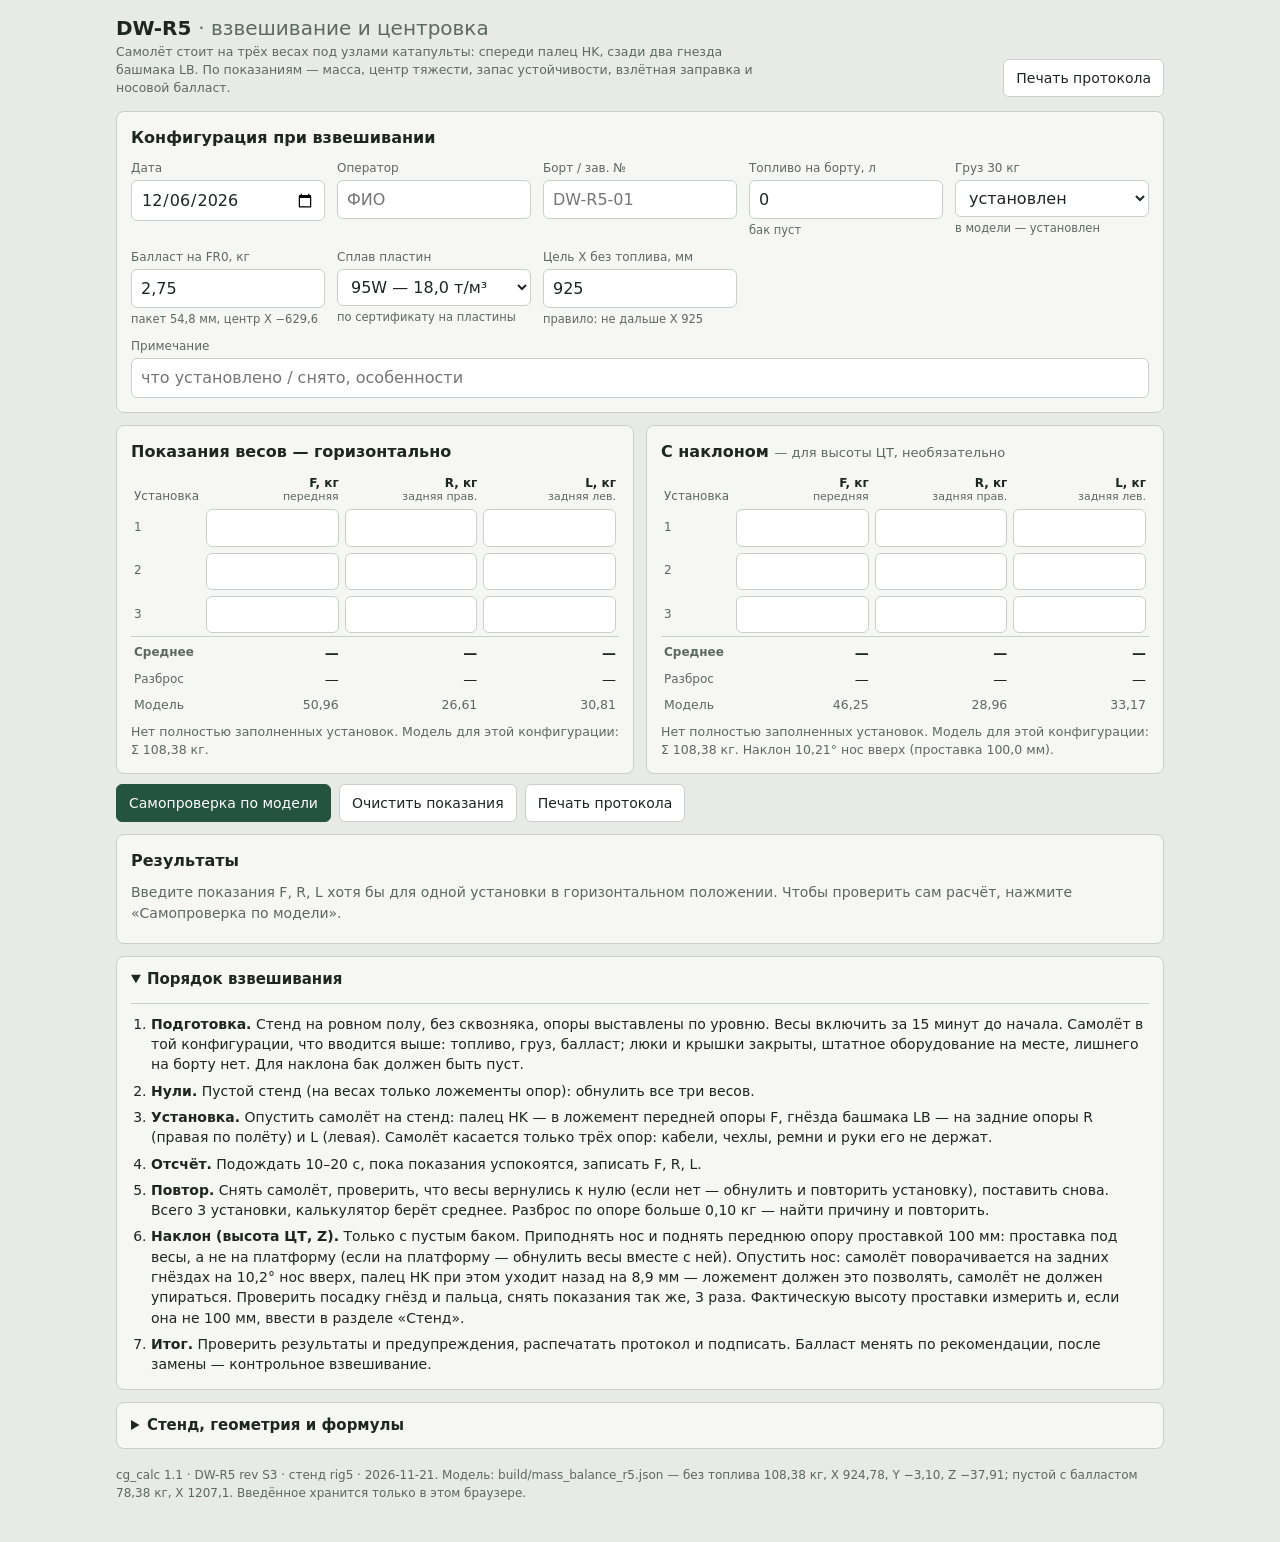
==== commit 24b4ac77: "Weighing rig on the catapult hard points (3 load cells, tilt spacer) and the CG / ballast calculator" ====
--- a/cg_calc.html
+++ b/cg_calc.html
@@ -96,6 +96,7 @@
 [hidden]{display:none!important}
 @media (max-width:520px){
   .wrap{padding:12px 12px 32px}
+  .fields{grid-template-columns:1fr 1fr;gap:10px}
   .card{padding:12px}
   .rd th:first-child,.rd td:first-child{width:58px}
   .tile .v{font-size:20px}
@@ -251,13 +252,14 @@
    ======================================================================================== */
 /*CFG-BEGIN*/
 const CFG = {
-  version: 'cg_calc 1.0 · DW-R5 rev S3 · 2026-11-21',
+  version: 'cg_calc 1.1 · DW-R5 rev S3 · стенд rig5 · 2026-11-21',
   rig: {
     // Передняя опора F: низ пальца HK Ø10 (ось пальца Z −174). Опора касается пальца снизу, реакция проходит через ось.
     F: {x: 626, y: 0, z: -179, pinR: 5},
-    // Задние опоры: центры шаровых опор в конических гнёздах башмака LB (Ø22 в устье → Ø16 на глубине 10 мм).
-    R: {x: 1190, y: 80, z: -171},
-    L: {x: 1190, y: -80, z: -171},
+    // Задние опоры: центры шаровых опор SR10 в конических гнёздах башмака LB (Ø22 в устье → Ø16 на глубине 10 мм);
+    // по rig_r5.json (cad/rig5.py): сфера садится на конус по окружности Ø19,16 на Z −170,9, центр сферы — Z −173,78.
+    R: {x: 1190, y: 80, z: -173.78},
+    L: {x: 1190, y: -80, z: -173.78},
     spacer: 100,            // проставка под передней опорой для наклона, мм
     file: 'rig_r5.json'     // точные значения от конструктора стенда (необязательный файл рядом со страницей)
   },
@@ -534,6 +536,7 @@
 const esc = s => String(s == null ? '' : s).replace(/[&<>"]/g, c => ({'&': '&amp;', '<': '&lt;', '>': '&gt;', '"': '&quot;'}[c]));
 const clone = o => JSON.parse(JSON.stringify(o));
 const PILL = {ok: 'норма', warn: 'внимание', bad: 'вне допуска', na: 'нет данных', info: 'справка'};
+const NOTE_PILL = {bad: 'ошибка', warn: 'внимание', info: 'справка'};
 const pill = (lvl, txt) => '<span class="pill ' + lvl + '">' + esc(txt || PILL[lvl]) + '</span>';
 const worst = list => list.indexOf('bad') >= 0 ? 'bad' : list.indexOf('warn') >= 0 ? 'warn' : list.indexOf('ok') >= 0 ? 'ok' : 'na';
 
@@ -609,10 +612,12 @@
     const o = JSON.parse(localStorage.getItem(KEY) || 'null');
     if (o) Object.keys(o).forEach(id => { const el = $(id); if (el && typeof o[id] === 'string') el.value = o[id]; });
   } catch (e) { /* ignore */ }
-  if (!$('f-date').value) {
-    const d = new Date(), p = n => String(n).padStart(2, '0');
-    $('f-date').value = d.getFullYear() + '-' + p(d.getMonth() + 1) + '-' + p(d.getDate());
-  }
+  restoreDate();
+}
+function restoreDate() {
+  if ($('f-date').value) return;
+  const d = new Date(), p = n => (n < 10 ? '0' : '') + n;
+  $('f-date').value = d.getFullYear() + '-' + p(d.getMonth() + 1) + '-' + p(d.getDate());
 }
 
 function renderReadings(r, inp) {
@@ -671,7 +676,7 @@
 function renderResults(r, inp) {
   const notes = notesOf(r, inp);
   $('notes-wrap').hidden = !notes.length;
-  $('notes').innerHTML = notes.map(n => '<li>' + pill(n[0]) + '<span>' + esc(n[1]) + '</span></li>').join('');
+  $('notes').innerHTML = notes.map(n => '<li>' + pill(n[0], NOTE_PILL[n[0]]) + '<span>' + esc(n[1]) + '</span></li>').join('');
   // самопроверка
   const st = $('selftest');
   if (selfSnap && selfSnap === snapReadings() && r.ok) {
@@ -701,19 +706,23 @@
     [cb, 'Правило балласта: ЦТ без топлива не дальше X ' + fmt(inp.target, 1), 'сейчас X ' + fmt(zf.x, 1) + (cb === 'ok' ? '' : ' — добавить балласт, см. ниже')],
     [cz, 'Высота ЦТ: |Z| не больше ' + L.zAbs + ' мм от плоскости крыла', r.zMeasured ? 'без топлива Z ' + fmt(zf.z, 1) + ' · взлёт ' + fmt(to.z, 1) + (inp.fuel > 0 ? ' — недостоверно, взвешивание с топливом' : '') : 'Z не измерен — нужны показания с наклоном'],
     [cy, 'Боковое смещение |Y| до ' + L.yOk + ' мм', 'без топлива Y ' + fmt(zf.y, 1) + ' мм (модель ' + fmt(CFG.model.zf.y, 1) + '); до ' + L.yMax + ' мм — проверить триммирование по крену, больше — искать причину'],
-    [cm, 'Взлётная масса ' + CFG.mtow + ' кг и заправка', zf.m >= CFG.mtow ? 'масса без топлива ' + fmt(zf.m, 2) + ' кг — заправка невозможна' : 'заправка до MTOW ' + fmt(r.to.L, 1) + ' л (' + fmt(r.to.L * CFG.fuel.rho, 1) + ' кг); в модели ' + fmt(CFG.model.to.L, 1) + ' л']
+    [cm, 'Взлётная масса ' + CFG.mtow + ' кг и заправка', zf.m >= CFG.mtow ? 'масса без топлива ' + fmt(zf.m, 2) + ' кг — заправка невозможна'
+      : 'заправка до MTOW ' + fmt(r.to.L, 1) + ' л (' + fmt(r.to.L * CFG.fuel.rho, 1) + ' кг); в модели ' + fmt(CFG.model.to.L, 1) + ' л' +
+        (cm === 'warn' ? ' — на ' + fmt(CFG.model.to.L - r.to.L, 1) + ' л меньше, полёт короче' : '')]
   ];
   $('checks').innerHTML = checks.map(c => '<li>' + pill(c[0]) + '<span class="t">' + esc(c[1]) + '</span><span class="d">' + esc(c[2]) + '</span></li>').join('');
   const all = worst(checks.map(c => c[0]).concat(notes.filter(n => n[0] !== 'info').map(n => n[0])));
   const v = $('verdict');
   v.className = 'banner ' + (all === 'na' ? 'ok' : all);
   v.innerHTML = all === 'bad' ? '<b>Есть выход за допуск или ошибка ввода</b> — см. проверки и предупреждения.'
-    : all === 'warn' ? '<b>Центровка в допуске, но есть замечания</b> — см. ниже.' : '<b>Центровка в допуске.</b> Все проверки пройдены.';
-  // плитки: как стоит на стенде
-  const jw = r.j.w;
+    : all === 'warn' ? '<b>Центровка в допуске, но есть замечания</b> — см. ниже.'
+    : '<b>Центровка в допуске.</b> ' + (cz === 'na' ? 'Высота ЦТ не измерена — для неё нужны показания с наклоном.' : 'Все проверки пройдены.');
+  // плитки: как стоит на стенде (без груза это не полётная конфигурация — без оценки)
+  const flight = inp.payload, NA = {x: 'na', sm: 'na', y: 'na', z: 'na'};
+  const jw = flight ? r.j.w : NA;
   const tile = (lvl, k, val, unit, s) => '<div class="tile ' + lvl + '"><div class="k">' + k + '</div><div class="v">' + val + (unit ? ' <small>' + unit + '</small>' : '') + '</div><div class="s">' + s + '</div></div>';
   $('tiles').innerHTML = [
-    tile('na', 'Масса на стенде', fmt(w.m, 2), 'кг', 'среднее по ' + r.lv.n + ' уст.'),
+    tile('na', 'Масса на стенде', fmt(w.m, 2), 'кг', flight ? 'среднее по ' + r.lv.n + ' уст.' : 'без груза — без оценки'),
     tile(jw.x, 'ЦТ X', fmt(w.x, 1), 'мм', fmt(CORE.mac(CFG, w.x), 1) + ' % САХ'),
     tile(jw.sm, 'Запас устойчивости', fmt(CORE.sm(CFG, w.x), 1), '%', 'не меньше ' + L.smMin + ' %'),
     tile(jw.y, 'ЦТ Y', fmt(w.y, 1), 'мм', 'вправо +, влево ' + MINUS),
@@ -721,14 +730,14 @@
     tile(cm, 'Взлётная заправка', fmt(r.to.L, 1), 'л', 'до ' + CFG.mtow + ' кг · X ' + fmt(to.x, 1))
   ].join('');
   // состояния (строки — величины, столбцы — состояния)
-  const cols = [['Как взвешен', w, inp.fuel, r.j.w], ['Без топлива, с грузом', zf, 0, r.j.zf], ['Взлёт, MTOW ' + CFG.mtow, to, r.to.L, r.j.to]];
+  const cols = [['Как взвешен' + (flight ? '' : ' (без груза)'), w, inp.fuel, jw], ['Без топлива, с грузом', zf, 0, r.j.zf], ['Взлёт, MTOW ' + CFG.mtow, to, r.to.L, r.j.to]];
   const row = (lab, f) => '<tr><td>' + lab + '</td>' + cols.map(f).join('') + '</tr>';
   $('t-states').innerHTML = '<thead><tr><th></th>' + cols.map(c => '<th>' + c[0] + '</th>').join('') + '</tr></thead><tbody>' +
     row('Масса, кг', c => '<td>' + fmt(c[1].m, 2) + '</td>') +
     row('Топливо, л', c => '<td>' + fmt(c[2], 1) + '</td>') +
     row('X, мм', c => '<td class="' + c[3].x + '">' + fmt(c[1].x, 1) + '</td>') +
     row('Y, мм', c => '<td class="' + c[3].y + '">' + fmt(c[1].y, 1) + '</td>') +
-    row('Z, мм', c => '<td class="' + (c[1].z == null ? '' : inp.fuel > 0 ? 'warn' : c[3].z) + '">' + fmt(c[1].z, 1) + '</td>') +
+    row('Z, мм', c => '<td class="' + (c[1].z == null || c[3].z === 'na' ? '' : inp.fuel > 0 ? 'warn' : c[3].z) + '">' + fmt(c[1].z, 1) + '</td>') +
     row('% САХ', c => '<td>' + fmt(CORE.mac(CFG, c[1].x), 1) + '</td>') +
     row('Запас, % САХ', c => '<td class="' + c[3].sm + '">' + fmt(CORE.sm(CFG, c[1].x), 1) + '</td>') + '</tbody>';
   // сравнение с моделью
@@ -752,28 +761,35 @@
     : ['bad', 'НЕ помещается даже на шпильки rev S4 (' + B.studsS4 + ' мм)'];
 }
 
+let BAL_TEXT = [];
 function renderBallast(r, inp) {
-  const b = r.bal, B = CFG.ballast, T = fmt(inp.target, 1);
-  let h = '<div class="bal-main">';
+  const b = r.bal, B = CFG.ballast, T = fmt(inp.target, 1), lines = [];
+  let lvl, tag;
   if (!isFinite(b.m1)) {
-    h += '<div class="big">' + pill('bad') + ' Цель X ' + T + ' балластом на FR0 не достигается.</div>';
+    lvl = 'bad'; tag = 'недостижимо';
+    lines.push('Цель X ' + T + ' балластом на FR0 не достигается.');
   } else if (b.m1 === 0) {
-    h += '<div class="big">' + pill('ok') + ' Балласт не нужен: без пакета ЦТ без топлива X ' + fmt(b.base.x, 1) + ' — уже впереди цели X ' + T + '.</div>' +
-      '<p>Сейчас стоит ' + fmt(b.m0, 2) + ' кг. Его можно снять полностью (ЦТ без топлива уйдёт на X ' + fmt(b.base.x, 1) + ') или оставить для запаса.</p>';
+    lvl = 'ok'; tag = 'не нужен';
+    lines.push('Балласт не нужен: без пакета ЦТ без топлива X ' + fmt(b.base.x, 1) + ' — уже впереди цели X ' + T + '.');
+    lines.push('Сейчас стоит ' + fmt(b.m0, 2) + ' кг. Его можно снять полностью (ЦТ без топлива уйдёт на X ' + fmt(b.base.x, 1) + ') или оставить как запас.');
   } else {
     const f = fitText(b.h1), more = b.dm > 0.0005, less = b.dm < -0.0005;
-    h += '<div class="big">' + pill(more ? f[0] : 'ok', more ? (f[0] === 'ok' ? 'добавить' : PILL[f[0]]) : (less ? 'запас' : 'норма')) + ' ' +
-      (more ? 'Добавить ' + fmt(b.dm, 3) + ' кг: балласт ' + fmt(b.m1, 3) + ' кг' : less ? 'Балласт в норме: нужно не меньше ' + fmt(b.m1, 3) + ' кг, стоит ' + fmt(b.m0, 3) + ' кг' : 'Балласт ровно на цели: ' + fmt(b.m1, 3) + ' кг') + '</div>' +
-      '<p>Пакет ' + inp.alloy + ': ' + fmt(b.h1, 1) + ' мм (сейчас ' + fmt(b.h0, 1) + ' мм) — ' + f[1] + '. С ним ЦТ без топлива ровно на X ' + T + ', взлёт: заправка ' + fmt(b.to.L, 1) +
-      ' л, X ' + fmt(b.to.s.x, 1) + ', запас ' + fmt(CORE.sm(CFG, b.to.s.x), 1) + ' % САХ.</p>';
-    if (less) h += '<p class="muted small">Снимать не обязательно: лишние ' + fmt(-b.dm, 3) + ' кг сдвигают ЦТ без топлива вперёд на ' + fmt(inp.target - r.zf.x, 1) + ' мм от цели.</p>';
+    lvl = more ? (f[0] === 'bad' ? 'bad' : 'warn') : 'ok';
+    tag = more ? (f[0] === 'ok' ? 'добавить' : f[0] === 'warn' ? 'шпильки S4' : 'не помещается') : less ? 'запас' : 'норма';
+    lines.push(more ? 'Добавить ' + fmt(b.dm, 3) + ' кг: балласт ' + fmt(b.m1, 3) + ' кг.'
+      : less ? 'Балласт в норме: нужно не меньше ' + fmt(b.m1, 3) + ' кг, стоит ' + fmt(b.m0, 3) + ' кг.' : 'Балласт ровно на цели: ' + fmt(b.m1, 3) + ' кг.');
+    lines.push('Пакет ' + inp.alloy + ' ' + fmt(b.h1, 1) + ' мм (сейчас ' + fmt(b.h0, 1) + ' мм) — ' + f[1] + '. С ним ЦТ без топлива ровно на X ' + T + ', взлёт: заправка ' +
+      fmt(b.to.L, 1) + ' л, X ' + fmt(b.to.s.x, 1) + ', запас ' + fmt(CORE.sm(CFG, b.to.s.x), 1) + ' % САХ.');
+    if (less) lines.push('Снимать не обязательно: лишние ' + fmt(-b.dm, 3) + ' кг держат ЦТ без топлива на ' + fmt(inp.target - r.zf.x, 1) + ' мм впереди цели.');
     if (more && f[0] !== 'ok') {
-      h += '<p>' + b.full.map(q => 'с полным пакетом ' + q.h + ' мм (' + fmt(q.m, 2) + ' кг ' + inp.alloy + ') ЦТ без топлива X ' + fmt(q.x, 1) +
-        (q.x > inp.target ? ', на ' + fmt(q.x - inp.target, 1) + ' мм за целью' : ' — цель достигается')).join('; ') + '.</p>';
-      h += '<p>' + (f[0] === 'bad' ? 'Нужны другие меры: ' : 'Другие варианты: ') + 'более плотный сплав (таблица ниже), перенос аккумуляторов вперёд или вторая станция балласта у FR1.</p>';
+      lines.push('Полный пакет ' + inp.alloy + ': ' + b.full.map(q => q.h + ' мм (' + fmt(q.m, 2) + ' кг) — ЦТ без топлива X ' + fmt(q.x, 1) +
+        (q.x > inp.target ? ', на ' + fmt(q.x - inp.target, 1) + ' мм за целью' : ', цель достигается')).join('; ') + '.');
+      lines.push((f[0] === 'bad' ? 'Нужны другие меры: ' : 'Другие варианты: ') + 'более плотный сплав (таблица ниже), перенос аккумуляторов вперёд или вторая станция балласта у FR1.');
     }
   }
-  h += '</div>';
+  BAL_TEXT = lines;
+  let h = '<div class="bal-main"><div class="big">' + pill(lvl, tag) + ' ' + esc(lines[0]) + '</div>' +
+    lines.slice(1).map((t, i) => '<p' + (i === 1 && /^Снимать/.test(t) ? ' class="muted small"' : '') + '>' + esc(t) + '</p>').join('') + '</div>';
   h += '<div class="tblwrap" style="margin-top:8px"><table class="tbl"><thead><tr><th>Сплав</th><th>ρ, т/м³</th><th>Нужно, кг</th><th>Пакет, мм</th><th>Шпильки ' + B.studs + ' мм</th><th>rev S4, ' + B.studsS4 + ' мм</th></tr></thead><tbody>' +
     b.alloys.map(a => {
       const ok1 = a.h <= B.studs, ok2 = a.h <= B.studsS4;
@@ -860,7 +876,7 @@
       '</td><td>' + fmt(CORE.sm(CFG, M.x), 1) + '</td></tr></tbody></table>' +
       '<p>Выработка топлива от взлёта до нуля: X ' + fmt(r.burn.lo, 1) + '…' + fmt(r.burn.hi, 1) + ' мм. Допуск X ' + CFG.lim.xMin + '…' + CFG.lim.xMax + ', запас не меньше ' + CFG.lim.smMin + ' % САХ, |Z| до ' + CFG.lim.zAbs + ' мм.</p>' +
       '<h4>Проверки</h4><ul>' + Array.prototype.map.call($('checks').children, li => '<li>' + esc(li.querySelector('.pill').textContent) + ' — ' + esc(li.querySelector('.t').textContent) + ': ' + esc(li.querySelector('.d').textContent) + '</li>').join('') + '</ul>' +
-      '<h4>Балласт</h4><p>' + esc($('ballast').querySelector('.bal-main').innerText.replace(/\s*\n\s*/g, ' ')) + '</p>';
+      '<h4>Балласт</h4><p>' + BAL_TEXT.map(esc).join(' ') + '</p>';
     const ns = notesOf(r, inp);
     if (ns.length) h += '<h4>Предупреждения</h4><ul>' + ns.map(n => '<li>' + esc(n[1]) + '</li>').join('') + '</ul>';
   } else h += '<p>Расчёта нет: не введены показания в горизонтальном положении.</p>';
@@ -909,7 +925,10 @@
     $('g-spacer').placeholder = fmt(RIG.spacer, 1);
   } catch (e) {
     RIGSRC.state = 'builtin';
-    RIGSRC.why = location.protocol === 'file:' ? 'страница открыта как файл, браузер не даёт читать соседние файлы' : (e && e.message ? e.message : 'нет файла');
+    const msg = e && e.message ? e.message : '';
+    RIGSRC.why = !/^https?:$/.test(location.protocol) ? 'страница открыта как файл, а не с сайта — браузер не даёт читать соседние файлы'
+      : /^HTTP 404/.test(msg) ? 'файла нет рядом со страницей' : /^HTTP/.test(msg) ? 'сервер ответил ' + msg
+      : e instanceof SyntaxError ? 'файл не в формате JSON' : 'не удалось загрузить';
   }
   update();
 }
@@ -921,11 +940,12 @@
   document.addEventListener('change', e => { if (e.target.matches('select,input[type=date]')) update(); });
   $('btn-selftest').addEventListener('click', selfTest);
   $('btn-clear').addEventListener('click', () => {
-    if (!confirm('Очистить все показания весов?')) return;
+    if (!confirm('Очистить все показания весов? Дата станет сегодняшней.')) return;
     ['lv', 'tl'].forEach(a => { for (let i = 0; i < 3; i++) for (let k = 0; k < 3; k++) $(cid(a, i, k)).value = ''; });
-    selfSnap = null; update();
+    $('f-date').value = '';
+    selfSnap = null; restoreDate(); update();
   });
-  $('btn-print').addEventListener('click', () => { update(); window.print(); });
+  ['btn-print', 'btn-print2'].forEach(id => $(id).addEventListener('click', () => { update(); window.print(); }));
   window.addEventListener('beforeprint', update);
   $('foot').innerHTML = esc(CFG.version) + '. Модель: build/mass_balance_r5.json — без топлива ' + fmt(CFG.model.zf.m, 2) + ' кг, X ' + fmt(CFG.model.zf.x, 2) + ', Y ' + fmt(CFG.model.zf.y, 2) +
     ', Z ' + fmt(CFG.model.zf.z, 2) + '; пустой с балластом ' + fmt(CFG.model.oew.m, 2) + ' кг, X ' + fmt(CFG.model.oew.x, 1) + '. Введённое хранится только в этом браузере.';
